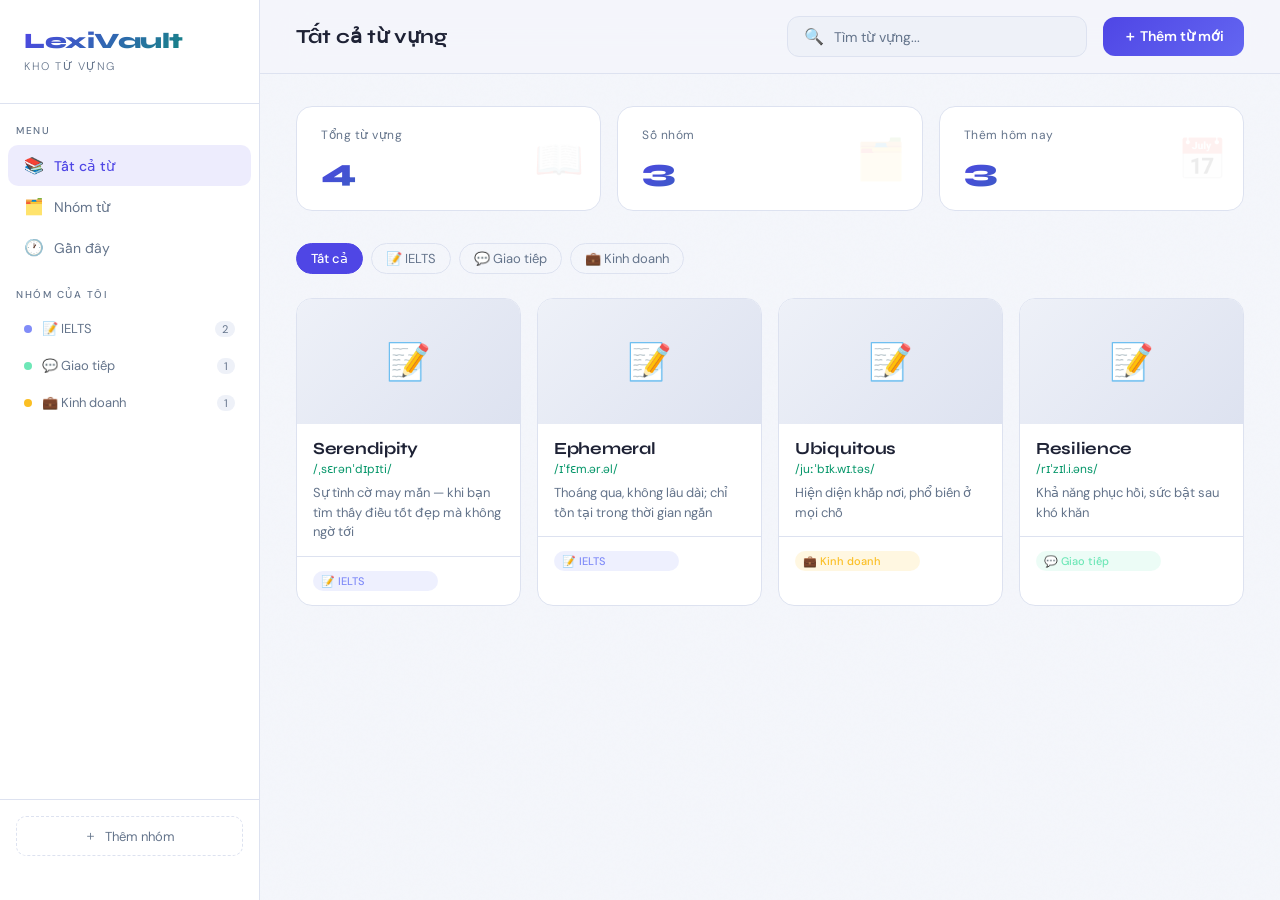
==== index.html @ 72fc787c "update project" ====
<!DOCTYPE html>
<html lang="vi">
<head>
<meta charset="UTF-8">
<meta name="viewport" content="width=device-width, initial-scale=1.0">
<title>LexiVault — Kho Từ Vựng</title>
<link href="https://fonts.googleapis.com/css2?family=Syne:wght@400;600;700;800&family=DM+Sans:ital,wght@0,300;0,400;0,500;1,300&display=swap" rel="stylesheet">
<style>
  :root {
    --bg: #f4f6fb;
    --surface: #ffffff;
    --surface2: #eef1f8;
    --border: #dde2f0;
    --accent: #059669;
    --accent2: #4f46e5;
    --accent3: #db2777;
    --text: #1e2235;
    --text2: #64748b;
    --danger: #ef4444;
    --card-radius: 16px;
  }

  * { margin: 0; padding: 0; box-sizing: border-box; }

  body {
    font-family: 'DM Sans', sans-serif;
    background: var(--bg);
    color: var(--text);
    min-height: 100vh;
    overflow-x: hidden;
  }

  /* NOISE OVERLAY */
  body::before {
    content: '';
    position: fixed;
    inset: 0;
    background-image: url("data:image/svg+xml,%3Csvg viewBox='0 0 256 256' xmlns='http://www.w3.org/2000/svg'%3E%3Cfilter id='noise'%3E%3CfeTurbulence type='fractalNoise' baseFrequency='0.9' numOctaves='4' stitchTiles='stitch'/%3E%3C/filter%3E%3Crect width='100%25' height='100%25' filter='url(%23noise)' opacity='0.03'/%3E%3C/svg%3E");
    pointer-events: none;
    z-index: 0;
    opacity: 0.4;
  }

  /* SIDEBAR */
  .sidebar {
    position: fixed;
    left: 0; top: 0; bottom: 0;
    width: 260px;
    background: var(--surface);
    border-right: 1px solid var(--border);
    display: flex;
    flex-direction: column;
    z-index: 100;
    padding: 28px 0;
  }

  .logo {
    padding: 0 24px 28px;
    border-bottom: 1px solid var(--border);
  }

  .logo h1 {
    font-family: 'Syne', sans-serif;
    font-size: 22px;
    font-weight: 800;
    letter-spacing: -0.5px;
    background: linear-gradient(135deg, var(--accent2), var(--accent));
    -webkit-background-clip: text;
    -webkit-text-fill-color: transparent;
  }

  .logo span {
    font-size: 11px;
    color: var(--text2);
    letter-spacing: 1.5px;
    text-transform: uppercase;
    font-weight: 300;
  }

  .nav-section {
    padding: 20px 16px 8px;
    font-size: 10px;
    color: var(--text2);
    letter-spacing: 1.5px;
    text-transform: uppercase;
    font-weight: 500;
  }

  .nav-item {
    display: flex;
    align-items: center;
    gap: 10px;
    padding: 10px 16px;
    margin: 0 8px;
    border-radius: 10px;
    cursor: pointer;
    font-size: 14px;
    font-weight: 400;
    color: var(--text2);
    transition: all 0.2s;
    user-select: none;
  }

  .nav-item:hover { background: var(--surface2); color: var(--text); }
  .nav-item.active { background: rgba(79,70,229,0.1); color: var(--accent2); font-weight: 500; }
  .nav-item .icon { font-size: 16px; width: 20px; text-align: center; }

  /* GROUPS LIST IN SIDEBAR */
  .group-list { flex: 1; overflow-y: auto; padding-bottom: 16px; }
  .group-list::-webkit-scrollbar { width: 4px; }
  .group-list::-webkit-scrollbar-thumb { background: var(--border); border-radius: 4px; }

  .group-nav-item {
    display: flex;
    align-items: center;
    gap: 10px;
    padding: 9px 16px;
    margin: 2px 8px;
    border-radius: 10px;
    cursor: pointer;
    font-size: 13px;
    color: var(--text2);
    transition: all 0.2s;
  }

  .group-nav-item:hover { background: var(--surface2); color: var(--text); }
  .group-nav-item.active { background: rgba(129,140,248,0.12); color: var(--accent2); }

  .group-dot {
    width: 8px; height: 8px;
    border-radius: 50%;
    flex-shrink: 0;
  }

  .group-count {
    margin-left: auto;
    font-size: 11px;
    background: var(--surface2);
    border-radius: 20px;
    padding: 1px 7px;
  }

  .sidebar-footer {
    padding: 16px;
    border-top: 1px solid var(--border);
  }

  .add-group-btn {
    width: 100%;
    padding: 10px;
    background: transparent;
    border: 1px dashed var(--border);
    border-radius: 10px;
    color: var(--text2);
    font-size: 13px;
    cursor: pointer;
    font-family: 'DM Sans', sans-serif;
    transition: all 0.2s;
    display: flex;
    align-items: center;
    justify-content: center;
    gap: 8px;
  }

  .add-group-btn:hover { border-color: var(--accent2); color: var(--accent2); background: rgba(129,140,248,0.05); }

  /* MAIN */
  .main {
    margin-left: 260px;
    min-height: 100vh;
    position: relative;
    z-index: 1;
  }

  .topbar {
    position: sticky;
    top: 0;
    background: rgba(244,246,251,0.9);
    backdrop-filter: blur(20px);
    border-bottom: 1px solid var(--border);
    padding: 16px 36px;
    display: flex;
    align-items: center;
    gap: 16px;
    z-index: 50;
  }

  .page-title {
    font-family: 'Syne', sans-serif;
    font-size: 20px;
    font-weight: 700;
    flex: 1;
  }

  .search-box {
    display: flex;
    align-items: center;
    gap: 10px;
    background: var(--surface2);
    border: 1px solid var(--border);
    border-radius: 12px;
    padding: 9px 16px;
    width: 300px;
    transition: border-color 0.2s;
  }

  .search-box:focus-within { border-color: var(--accent2); }
  .search-box input {
    background: none;
    border: none;
    outline: none;
    color: var(--text);
    font-size: 14px;
    font-family: 'DM Sans', sans-serif;
    width: 100%;
  }
  .search-box input::placeholder { color: var(--text2); }

  .btn-primary {
    display: flex;
    align-items: center;
    gap: 8px;
    padding: 10px 20px;
    background: linear-gradient(135deg, var(--accent2), #6366f1);
    border: none;
    border-radius: 12px;
    color: #fff;
    font-size: 14px;
    font-weight: 600;
    cursor: pointer;
    font-family: 'DM Sans', sans-serif;
    transition: all 0.2s;
    white-space: nowrap;
  }

  .btn-primary:hover { transform: translateY(-1px); box-shadow: 0 8px 24px rgba(79,70,229,0.3); }

  /* CONTENT */
  .content { padding: 32px 36px; }

  /* STATS ROW */
  .stats-row {
    display: grid;
    grid-template-columns: repeat(3, 1fr);
    gap: 16px;
    margin-bottom: 32px;
  }

  .stat-card {
    background: var(--surface);
    border: 1px solid var(--border);
    border-radius: var(--card-radius);
    padding: 20px 24px;
    position: relative;
    overflow: hidden;
  }

  .stat-card::after {
    content: attr(data-icon);
    position: absolute;
    right: 16px;
    top: 50%;
    transform: translateY(-50%);
    font-size: 40px;
    opacity: 0.07;
  }

  .stat-label { font-size: 12px; color: var(--text2); letter-spacing: 0.5px; margin-bottom: 8px; }
  .stat-value {
    font-family: 'Syne', sans-serif;
    font-size: 32px;
    font-weight: 800;
    background: linear-gradient(135deg, var(--accent2), var(--accent));
    -webkit-background-clip: text;
    -webkit-text-fill-color: transparent;
  }

  /* FILTER BAR */
  .filter-bar {
    display: flex;
    gap: 8px;
    margin-bottom: 24px;
    flex-wrap: wrap;
  }

  .filter-chip {
    padding: 6px 14px;
    border-radius: 20px;
    border: 1px solid var(--border);
    background: transparent;
    color: var(--text2);
    font-size: 13px;
    cursor: pointer;
    font-family: 'DM Sans', sans-serif;
    transition: all 0.2s;
  }

  .filter-chip:hover { border-color: var(--text2); color: var(--text); }
  .filter-chip.active { background: var(--accent2); border-color: var(--accent2); color: #fff; font-weight: 500; }

  /* VOCAB GRID */
  .vocab-grid {
    display: grid;
    grid-template-columns: repeat(auto-fill, minmax(220px, 1fr));
    gap: 16px;
  }

  .vocab-card {
    background: var(--surface);
    border: 1px solid var(--border);
    border-radius: var(--card-radius);
    overflow: hidden;
    cursor: pointer;
    transition: all 0.25s;
    animation: fadeUp 0.3s ease both;
    position: relative;
    group: true;
  }

  @keyframes fadeUp {
    from { opacity: 0; transform: translateY(12px); }
    to { opacity: 1; transform: translateY(0); }
  }

  .vocab-card:hover {
    border-color: var(--accent2);
    transform: translateY(-3px);
    box-shadow: 0 12px 32px rgba(79,70,229,0.12);
  }

  .vocab-img {
    width: 100%;
    aspect-ratio: 16/9;
    object-fit: cover;
    display: block;
    background: var(--surface2);
  }

  .vocab-img-placeholder {
    width: 100%;
    aspect-ratio: 16/9;
    background: linear-gradient(135deg, var(--surface2), var(--border));
    display: flex;
    align-items: center;
    justify-content: center;
    font-size: 36px;
    color: var(--text2);
  }

  .vocab-body { padding: 14px 16px; }

  .vocab-word {
    font-family: 'Syne', sans-serif;
    font-size: 17px;
    font-weight: 700;
    margin-bottom: 2px;
    letter-spacing: -0.3px;
  }

  .vocab-phonetic { font-size: 12px; color: var(--accent); margin-bottom: 6px; }

  .vocab-meaning { font-size: 13px; color: var(--text2); line-height: 1.5; }

  .vocab-footer {
    display: flex;
    align-items: center;
    gap: 6px;
    padding: 10px 16px;
    border-top: 1px solid var(--border);
  }

  .vocab-group-tag {
    font-size: 11px;
    padding: 3px 8px;
    border-radius: 20px;
    font-weight: 500;
    flex: 1;
  }

  .vocab-actions {
    display: flex;
    gap: 4px;
    opacity: 0;
    transition: opacity 0.2s;
  }

  .vocab-card:hover .vocab-actions { opacity: 1; }

  .icon-btn {
    width: 28px; height: 28px;
    border-radius: 8px;
    border: 1px solid var(--border);
    background: var(--surface2);
    color: var(--text2);
    cursor: pointer;
    display: flex;
    align-items: center;
    justify-content: center;
    font-size: 12px;
    transition: all 0.15s;
  }

  .icon-btn:hover { border-color: var(--danger); color: var(--danger); }
  .icon-btn.edit:hover { border-color: var(--accent2); color: var(--accent2); }

  /* EMPTY STATE */
  .empty-state {
    text-align: center;
    padding: 80px 20px;
    color: var(--text2);
  }

  .empty-state .emoji { font-size: 64px; margin-bottom: 16px; }
  .empty-state h3 { font-family: 'Syne', sans-serif; font-size: 20px; color: var(--text); margin-bottom: 8px; }
  .empty-state p { font-size: 14px; }

  /* MODAL */
  .modal-overlay {
    position: fixed;
    inset: 0;
    background: rgba(30,34,53,0.6);
    backdrop-filter: blur(8px);
    z-index: 200;
    display: flex;
    align-items: center;
    justify-content: center;
    padding: 20px;
    animation: fadeIn 0.15s ease;
  }

  @keyframes fadeIn { from { opacity: 0; } to { opacity: 1; } }

  .modal {
    background: var(--surface);
    border: 1px solid var(--border);
    border-radius: 20px;
    width: 100%;
    max-width: 520px;
    max-height: 90vh;
    overflow-y: auto;
    animation: slideUp 0.2s ease;
  }

  @keyframes slideUp {
    from { transform: translateY(20px); opacity: 0; }
    to { transform: translateY(0); opacity: 1; }
  }

  .modal::-webkit-scrollbar { width: 4px; }
  .modal::-webkit-scrollbar-thumb { background: var(--border); border-radius: 4px; }

  .modal-header {
    padding: 24px 28px 20px;
    border-bottom: 1px solid var(--border);
    display: flex;
    align-items: center;
    justify-content: space-between;
  }

  .modal-title {
    font-family: 'Syne', sans-serif;
    font-size: 18px;
    font-weight: 700;
  }

  .close-btn {
    width: 32px; height: 32px;
    border-radius: 8px;
    border: 1px solid var(--border);
    background: transparent;
    color: var(--text2);
    cursor: pointer;
    font-size: 16px;
    transition: all 0.15s;
    display: flex;
    align-items: center;
    justify-content: center;
  }

  .close-btn:hover { background: var(--surface2); color: var(--text); }

  .modal-body { padding: 24px 28px; }

  .form-group { margin-bottom: 20px; }

  .form-label {
    display: block;
    font-size: 12px;
    color: var(--text2);
    letter-spacing: 0.5px;
    text-transform: uppercase;
    font-weight: 500;
    margin-bottom: 8px;
  }

  .form-input, .form-select, .form-textarea {
    width: 100%;
    padding: 11px 14px;
    background: var(--surface2);
    border: 1px solid var(--border);
    border-radius: 10px;
    color: var(--text);
    font-size: 14px;
    font-family: 'DM Sans', sans-serif;
    outline: none;
    transition: border-color 0.2s;
  }

  .form-input:focus, .form-select:focus, .form-textarea:focus { border-color: var(--accent2); }
  .form-select { cursor: pointer; }
  .form-select option { background: var(--surface2); }
  .form-textarea { resize: vertical; min-height: 80px; }

  /* IMAGE UPLOAD */
  .img-upload-zone {
    border: 2px dashed var(--border);
    border-radius: 12px;
    padding: 24px;
    text-align: center;
    cursor: pointer;
    transition: all 0.2s;
    position: relative;
  }

  .img-upload-zone:hover { border-color: var(--accent2); background: rgba(129,140,248,0.04); }
  .img-upload-zone.drag-over { border-color: var(--accent); background: rgba(110,231,183,0.06); }
  .img-upload-zone input { display: none; }

  .upload-preview {
    width: 100%;
    max-height: 180px;
    object-fit: cover;
    border-radius: 8px;
    margin-top: 12px;
    display: none;
  }

  .upload-preview.show { display: block; }

  .upload-hint { font-size: 13px; color: var(--text2); margin-top: 4px; }
  .upload-icon { font-size: 28px; margin-bottom: 8px; }

  /* COLOR PICKER */
  .color-options {
    display: flex;
    gap: 8px;
    flex-wrap: wrap;
  }

  .color-opt {
    width: 28px; height: 28px;
    border-radius: 50%;
    cursor: pointer;
    border: 2px solid transparent;
    transition: all 0.15s;
  }

  .color-opt:hover { transform: scale(1.15); }
  .color-opt.selected { border-color: var(--text); transform: scale(1.1); }

  .modal-footer {
    padding: 20px 28px 24px;
    display: flex;
    gap: 10px;
    justify-content: flex-end;
  }

  .btn-secondary {
    padding: 10px 20px;
    background: transparent;
    border: 1px solid var(--border);
    border-radius: 10px;
    color: var(--text2);
    font-size: 14px;
    cursor: pointer;
    font-family: 'DM Sans', sans-serif;
    transition: all 0.2s;
  }

  .btn-secondary:hover { border-color: var(--text); color: var(--text); }

  /* TOAST */
  .toast-container {
    position: fixed;
    bottom: 24px;
    right: 24px;
    z-index: 500;
    display: flex;
    flex-direction: column;
    gap: 8px;
  }

  .toast {
    background: var(--surface);
    border: 1px solid var(--border);
    border-radius: 12px;
    padding: 12px 18px;
    font-size: 13px;
    display: flex;
    align-items: center;
    gap: 10px;
    animation: slideIn 0.3s ease;
    min-width: 240px;
    box-shadow: 0 8px 24px rgba(0,0,0,0.4);
  }

  @keyframes slideIn {
    from { transform: translateX(100%); opacity: 0; }
    to { transform: translateX(0); opacity: 1; }
  }

  .toast.success { border-left: 3px solid var(--accent); }
  .toast.error { border-left: 3px solid var(--danger); }
  .toast.info { border-left: 3px solid var(--accent2); }

  /* DETAIL VIEW */
  .detail-view {
    display: none;
    padding: 32px 36px;
  }

  .detail-view.show { display: block; }

  .detail-back {
    display: inline-flex;
    align-items: center;
    gap: 8px;
    color: var(--text2);
    font-size: 14px;
    cursor: pointer;
    margin-bottom: 28px;
    transition: color 0.2s;
  }

  .detail-back:hover { color: var(--text); }

  .detail-card {
    background: var(--surface);
    border: 1px solid var(--border);
    border-radius: 20px;
    overflow: hidden;
    max-width: 680px;
  }

  .detail-img {
    width: 100%;
    max-height: 320px;
    object-fit: cover;
    display: block;
  }

  .detail-body { padding: 32px; }
  .detail-word { font-family: 'Syne', sans-serif; font-size: 36px; font-weight: 800; letter-spacing: -1px; margin-bottom: 6px; }
  .detail-phonetic { font-size: 16px; color: var(--accent); margin-bottom: 16px; }
  .detail-meaning { font-size: 16px; line-height: 1.7; color: var(--text2); margin-bottom: 20px; }
  .detail-example { font-size: 14px; font-style: italic; color: var(--text2); padding: 14px 18px; background: var(--surface2); border-radius: 10px; border-left: 3px solid var(--accent2); }

  /* RESPONSIVE */
  @media (max-width: 900px) {
    .sidebar { width: 60px; }
    .sidebar .logo span, .sidebar .nav-item span, .nav-section, .group-nav-item span, .group-count, .sidebar-footer { display: none; }
    .sidebar .logo h1 { font-size: 18px; text-align: center; }
    .nav-item { justify-content: center; padding: 12px; }
    .group-nav-item { justify-content: center; padding: 10px; }
    .main { margin-left: 60px; }
    .topbar, .content { padding: 16px 20px; }
    .stats-row { grid-template-columns: 1fr; }
    .search-box { width: 180px; }
  }
</style>
</head>
<body>

<!-- SIDEBAR -->
<div class="sidebar">
  <div class="logo">
    <h1>LexiVault</h1>
    <span>Kho Từ Vựng</span>
  </div>

  <div class="nav-section">Menu</div>
  <div class="nav-item active" onclick="showView('all')" id="nav-all">
    <span class="icon">📚</span> <span>Tất cả từ</span>
  </div>
  <div class="nav-item" onclick="showView('groups')" id="nav-groups">
    <span class="icon">🗂️</span> <span>Nhóm từ</span>
  </div>
  <div class="nav-item" onclick="showView('recent')" id="nav-recent">
    <span class="icon">🕐</span> <span>Gần đây</span>
  </div>

  <div class="nav-section">Nhóm của tôi</div>
  <div class="group-list" id="group-list"></div>

  <div class="sidebar-footer">
    <button class="add-group-btn" onclick="openGroupModal()">
      <span>＋</span> <span>Thêm nhóm</span>
    </button>
  </div>
</div>

<!-- MAIN CONTENT -->
<div class="main">
  <!-- TOPBAR -->
  <div class="topbar">
    <div class="page-title" id="page-title">Tất cả từ vựng</div>
    <div class="search-box">
      <span>🔍</span>
      <input type="text" placeholder="Tìm từ vựng..." id="search-input" oninput="handleSearch()" />
    </div>
    <button class="btn-primary" onclick="openAddModal()">
      ＋ Thêm từ mới
    </button>
  </div>

  <!-- LIST VIEW -->
  <div id="list-view">
    <div class="content">
      <!-- STATS -->
      <div class="stats-row" id="stats-row">
        <div class="stat-card" data-icon="📖">
          <div class="stat-label">Tổng từ vựng</div>
          <div class="stat-value" id="stat-total">0</div>
        </div>
        <div class="stat-card" data-icon="🗂️">
          <div class="stat-label">Số nhóm</div>
          <div class="stat-value" id="stat-groups">0</div>
        </div>
        <div class="stat-card" data-icon="📅">
          <div class="stat-label">Thêm hôm nay</div>
          <div class="stat-value" id="stat-today">0</div>
        </div>
      </div>

      <!-- FILTER -->
      <div class="filter-bar" id="filter-bar"></div>

      <!-- GRID -->
      <div class="vocab-grid" id="vocab-grid"></div>
    </div>
  </div>

  <!-- DETAIL VIEW -->
  <div id="detail-view" class="detail-view">
    <div class="content">
      <div class="detail-back" onclick="closeDetail()">← Quay lại</div>
      <div class="detail-card" id="detail-content"></div>
    </div>
  </div>
</div>

<!-- TOAST -->
<div class="toast-container" id="toast-container"></div>

<!-- ADD/EDIT VOCAB MODAL -->
<div class="modal-overlay" id="vocab-modal" style="display:none" onclick="handleOverlayClick(event,'vocab-modal')">
  <div class="modal" onclick="event.stopPropagation()">
    <div class="modal-header">
      <div class="modal-title" id="modal-title">Thêm từ mới</div>
      <button class="close-btn" onclick="closeModal('vocab-modal')">✕</button>
    </div>
    <div class="modal-body">
      <input type="hidden" id="edit-id" />
      <div class="form-group">
        <label class="form-label">Từ vựng *</label>
        <input type="text" class="form-input" id="input-word" placeholder="e.g. Serendipity" />
      </div>
      <div class="form-group">
        <label class="form-label">Phiên âm</label>
        <input type="text" class="form-input" id="input-phonetic" placeholder="e.g. /ˌsɛrənˈdɪpɪti/" />
      </div>
      <div class="form-group">
        <label class="form-label">Nghĩa *</label>
        <textarea class="form-textarea" id="input-meaning" placeholder="Nhập nghĩa của từ..."></textarea>
      </div>
      <div class="form-group">
        <label class="form-label">Ví dụ</label>
        <textarea class="form-textarea" id="input-example" placeholder="Câu ví dụ sử dụng từ này..."></textarea>
      </div>
      <div class="form-group">
        <label class="form-label">Nhóm</label>
        <select class="form-select" id="input-group">
          <option value="">— Không có nhóm —</option>
        </select>
      </div>
      <div class="form-group">
        <label class="form-label">Ảnh minh họa</label>
        <div class="img-upload-zone" id="upload-zone"
          ondrop="handleDrop(event)" ondragover="event.preventDefault(); this.classList.add('drag-over')"
          ondragleave="this.classList.remove('drag-over')"
          onclick="document.getElementById('img-input').click()">
          <input type="file" id="img-input" accept="image/*" onchange="handleImgSelect(event)" />
          <div class="upload-icon">🖼️</div>
          <div style="font-size:13px; color:var(--text)">Kéo thả hoặc click để chọn ảnh</div>
          <div class="upload-hint">JPG, PNG, GIF — tối đa 5MB</div>
          <img class="upload-preview" id="img-preview" src="" />
        </div>
      </div>
    </div>
    <div class="modal-footer">
      <button class="btn-secondary" onclick="closeModal('vocab-modal')">Hủy</button>
      <button class="btn-primary" onclick="saveVocab()">💾 Lưu từ vựng</button>
    </div>
  </div>
</div>

<!-- ADD GROUP MODAL -->
<div class="modal-overlay" id="group-modal" style="display:none" onclick="handleOverlayClick(event,'group-modal')">
  <div class="modal" onclick="event.stopPropagation()" style="max-width:400px">
    <div class="modal-header">
      <div class="modal-title">Tạo nhóm mới</div>
      <button class="close-btn" onclick="closeModal('group-modal')">✕</button>
    </div>
    <div class="modal-body">
      <div class="form-group">
        <label class="form-label">Tên nhóm *</label>
        <input type="text" class="form-input" id="group-name" placeholder="e.g. IELTS Academic, Business..." />
      </div>
      <div class="form-group">
        <label class="form-label">Màu nhóm</label>
        <div class="color-options" id="color-options"></div>
      </div>
      <div class="form-group">
        <label class="form-label">Emoji</label>
        <input type="text" class="form-input" id="group-emoji" placeholder="🌟" maxlength="4" style="font-size:20px; text-align:center" />
      </div>
    </div>
    <div class="modal-footer">
      <button class="btn-secondary" onclick="closeModal('group-modal')">Hủy</button>
      <button class="btn-primary" onclick="saveGroup()">✅ Tạo nhóm</button>
    </div>
  </div>
</div>

<script>
// ===== DATABASE (IndexedDB) =====
let db;
const DB_NAME = 'LexiVaultDB';
const DB_VERSION = 1;

function initDB() {
  return new Promise((resolve, reject) => {
    const request = indexedDB.open(DB_NAME, DB_VERSION);
    request.onupgradeneeded = (e) => {
      const database = e.target.result;
      if (!database.objectStoreNames.contains('vocab')) {
        const vocabStore = database.createObjectStore('vocab', { keyPath: 'id', autoIncrement: true });
        vocabStore.createIndex('group', 'group', { unique: false });
        vocabStore.createIndex('createdAt', 'createdAt', { unique: false });
      }
      if (!database.objectStoreNames.contains('groups')) {
        database.createObjectStore('groups', { keyPath: 'id', autoIncrement: true });
      }
    };
    request.onsuccess = (e) => { db = e.target.result; resolve(); };
    request.onerror = () => reject(request.error);
  });
}

function dbGetAll(storeName) {
  return new Promise((resolve, reject) => {
    const tx = db.transaction(storeName, 'readonly');
    const req = tx.objectStore(storeName).getAll();
    req.onsuccess = () => resolve(req.result);
    req.onerror = () => reject(req.error);
  });
}

function dbPut(storeName, data) {
  return new Promise((resolve, reject) => {
    const tx = db.transaction(storeName, 'readwrite');
    const req = tx.objectStore(storeName).put(data);
    req.onsuccess = () => resolve(req.result);
    req.onerror = () => reject(req.error);
  });
}

function dbAdd(storeName, data) {
  return new Promise((resolve, reject) => {
    const tx = db.transaction(storeName, 'readwrite');
    const req = tx.objectStore(storeName).add(data);
    req.onsuccess = () => resolve(req.result);
    req.onerror = () => reject(req.error);
  });
}

function dbDelete(storeName, id) {
  return new Promise((resolve, reject) => {
    const tx = db.transaction(storeName, 'readwrite');
    const req = tx.objectStore(storeName).delete(id);
    req.onsuccess = () => resolve();
    req.onerror = () => reject(req.error);
  });
}

// ===== STATE =====
let allVocab = [];
let allGroups = [];
let currentView = 'all';
let currentGroupFilter = null;
let selectedColor = '#818cf8';
let editingImgBase64 = null;
let editingVocabId = null;

// ===== COLORS =====
const GROUP_COLORS = [
  '#6ee7b7','#818cf8','#f472b6','#fbbf24','#60a5fa',
  '#a78bfa','#34d399','#f87171','#38bdf8','#fb923c'
];

// ===== INIT =====
async function init() {
  await initDB();
  allVocab = await dbGetAll('vocab');
  allGroups = await dbGetAll('groups');
  renderAll();
  seedDemo();
}

async function seedDemo() {
  if (allVocab.length > 0) return;
  const demoGroups = [
    { name: 'IELTS', color: '#818cf8', emoji: '📝' },
    { name: 'Giao tiếp', color: '#6ee7b7', emoji: '💬' },
    { name: 'Kinh doanh', color: '#fbbf24', emoji: '💼' },
  ];
  for (const g of demoGroups) {
    const id = await dbAdd('groups', g);
    allGroups.push({ ...g, id });
  }
  const demos = [
    { word: 'Serendipity', phonetic: '/ˌsɛrənˈdɪpɪti/', meaning: 'Sự tình cờ may mắn — khi bạn tìm thấy điều tốt đẹp mà không ngờ tới', example: 'Finding that bookstore was pure serendipity.', group: allGroups[0].id, createdAt: Date.now() - 86400000, img: null },
    { word: 'Ephemeral', phonetic: '/ɪˈfɛm.ər.əl/', meaning: 'Thoáng qua, không lâu dài; chỉ tồn tại trong thời gian ngắn', example: 'The ephemeral beauty of cherry blossoms.', group: allGroups[0].id, createdAt: Date.now() - 3600000, img: null },
    { word: 'Ubiquitous', phonetic: '/juːˈbɪk.wɪ.təs/', meaning: 'Hiện diện khắp nơi, phổ biến ở mọi chỗ', example: 'Smartphones are ubiquitous in modern life.', group: allGroups[2].id, createdAt: Date.now() - 7200000, img: null },
    { word: 'Resilience', phonetic: '/rɪˈzɪl.i.əns/', meaning: 'Khả năng phục hồi, sức bật sau khó khăn', example: 'Her resilience inspired the whole team.', group: allGroups[1].id, createdAt: Date.now(), img: null },
  ];
  for (const d of demos) {
    const id = await dbAdd('vocab', d);
    allVocab.push({ ...d, id });
  }
  renderAll();
}

// ===== RENDER =====
function renderAll() {
  renderStats();
  renderSidebarGroups();
  renderFilterBar();
  renderVocabGrid();
}

function renderStats() {
  document.getElementById('stat-total').textContent = allVocab.length;
  document.getElementById('stat-groups').textContent = allGroups.length;
  const today = new Date(); today.setHours(0,0,0,0);
  const todayCount = allVocab.filter(v => v.createdAt >= today.getTime()).length;
  document.getElementById('stat-today').textContent = todayCount;
}

function renderSidebarGroups() {
  const container = document.getElementById('group-list');
  container.innerHTML = allGroups.map(g => {
    const count = allVocab.filter(v => v.group === g.id).length;
    const isActive = currentGroupFilter === g.id;
    return `<div class="group-nav-item ${isActive ? 'active' : ''}" onclick="filterByGroup(${g.id})">
      <span class="group-dot" style="background:${g.color}"></span>
      <span>${g.emoji || '📁'} ${g.name}</span>
      <span class="group-count">${count}</span>
    </div>`;
  }).join('');
}

function renderFilterBar() {
  const bar = document.getElementById('filter-bar');
  bar.innerHTML = `<button class="filter-chip ${!currentGroupFilter && currentView === 'all' ? 'active' : ''}" onclick="filterByGroup(null)">Tất cả</button>` +
    allGroups.map(g => `<button class="filter-chip ${currentGroupFilter === g.id ? 'active' : ''}" onclick="filterByGroup(${g.id})" style="${currentGroupFilter === g.id ? `background:${g.color};border-color:${g.color};color:#000` : ''}">
      ${g.emoji || '📁'} ${g.name}
    </button>`).join('');
}

function getFilteredVocab() {
  const q = document.getElementById('search-input').value.toLowerCase().trim();
  let list = [...allVocab];
  if (currentView === 'recent') list = list.sort((a,b) => b.createdAt - a.createdAt).slice(0,20);
  if (currentGroupFilter) list = list.filter(v => v.group === currentGroupFilter);
  if (q) list = list.filter(v => v.word.toLowerCase().includes(q) || v.meaning.toLowerCase().includes(q));
  return list;
}

function renderVocabGrid() {
  const grid = document.getElementById('vocab-grid');
  const list = getFilteredVocab();

  if (list.length === 0) {
    grid.innerHTML = `<div class="empty-state" style="grid-column:1/-1">
      <div class="emoji">📭</div>
      <h3>Chưa có từ vựng nào</h3>
      <p>Bấm "Thêm từ mới" để bắt đầu xây dựng kho từ vựng của bạn!</p>
    </div>`;
    return;
  }

  grid.innerHTML = list.map((v, i) => {
    const group = allGroups.find(g => g.id === v.group);
    const imgHtml = v.img
      ? `<img class="vocab-img" src="${v.img}" alt="${v.word}" loading="lazy" />`
      : `<div class="vocab-img-placeholder">📝</div>`;
    const groupTag = group
      ? `<span class="vocab-group-tag" style="background:${group.color}22; color:${group.color}">${group.emoji || '📁'} ${group.name}</span>`
      : `<span class="vocab-group-tag" style="background:var(--surface2);color:var(--text2)">Chưa phân nhóm</span>`;
    return `<div class="vocab-card" style="animation-delay:${i*0.04}s" onclick="openDetail(${v.id})">
      ${imgHtml}
      <div class="vocab-body">
        <div class="vocab-word">${v.word}</div>
        ${v.phonetic ? `<div class="vocab-phonetic">${v.phonetic}</div>` : ''}
        <div class="vocab-meaning">${v.meaning.length > 80 ? v.meaning.slice(0,80)+'…' : v.meaning}</div>
      </div>
      <div class="vocab-footer">
        ${groupTag}
        <div class="vocab-actions" onclick="event.stopPropagation()">
          <button class="icon-btn edit" onclick="openEditModal(${v.id})" title="Sửa">✏️</button>
          <button class="icon-btn" onclick="deleteVocab(${v.id})" title="Xóa">🗑️</button>
        </div>
      </div>
    </div>`;
  }).join('');
}

// ===== VIEWS =====
function showView(view) {
  currentView = view;
  currentGroupFilter = null;
  document.querySelectorAll('.nav-item').forEach(n => n.classList.remove('active'));
  document.getElementById(`nav-${view === 'groups' ? 'groups' : view === 'recent' ? 'recent' : 'all'}`)?.classList.add('active');

  const titles = { all: 'Tất cả từ vựng', groups: 'Nhóm từ vựng', recent: 'Gần đây nhất' };
  document.getElementById('page-title').textContent = titles[view] || 'Từ vựng';

  document.getElementById('list-view').style.display = 'block';
  document.getElementById('detail-view').classList.remove('show');
  document.getElementById('stats-row').style.display = view === 'all' ? 'grid' : 'none';

  renderFilterBar();
  renderSidebarGroups();
  renderVocabGrid();
}

function filterByGroup(groupId) {
  currentGroupFilter = groupId;
  currentView = groupId ? 'filtered' : 'all';
  const group = allGroups.find(g => g.id === groupId);
  document.getElementById('page-title').textContent = group ? `${group.emoji || '📁'} ${group.name}` : 'Tất cả từ vựng';
  document.getElementById('list-view').style.display = 'block';
  document.getElementById('detail-view').classList.remove('show');
  renderSidebarGroups();
  renderFilterBar();
  renderVocabGrid();
}

function handleSearch() { renderVocabGrid(); }

// ===== DETAIL =====
function openDetail(id) {
  const v = allVocab.find(x => x.id === id);
  if (!v) return;
  const group = allGroups.find(g => g.id === v.group);
  const imgHtml = v.img ? `<img class="detail-img" src="${v.img}" alt="${v.word}" />` : '';
  document.getElementById('detail-content').innerHTML = `
    ${imgHtml}
    <div class="detail-body">
      ${group ? `<span class="vocab-group-tag" style="background:${group.color}22;color:${group.color};padding:4px 12px;border-radius:20px;font-size:12px;font-weight:500;display:inline-block;margin-bottom:12px">${group.emoji || '📁'} ${group.name}</span>` : ''}
      <div class="detail-word">${v.word}</div>
      ${v.phonetic ? `<div class="detail-phonetic">${v.phonetic}</div>` : ''}
      <div class="detail-meaning">${v.meaning}</div>
      ${v.example ? `<div class="detail-example">${v.example}</div>` : ''}
      <div style="margin-top:20px;display:flex;gap:10px">
        <button class="btn-primary" onclick="openEditModal(${v.id})">✏️ Chỉnh sửa</button>
        <button class="btn-secondary" onclick="deleteVocab(${v.id})">🗑️ Xóa</button>
      </div>
    </div>`;
  document.getElementById('list-view').style.display = 'none';
  document.getElementById('detail-view').classList.add('show');
}

function closeDetail() {
  document.getElementById('list-view').style.display = 'block';
  document.getElementById('detail-view').classList.remove('show');
}

// ===== VOCAB MODAL =====
function openAddModal() {
  editingVocabId = null;
  editingImgBase64 = null;
  document.getElementById('modal-title').textContent = 'Thêm từ mới';
  document.getElementById('edit-id').value = '';
  document.getElementById('input-word').value = '';
  document.getElementById('input-phonetic').value = '';
  document.getElementById('input-meaning').value = '';
  document.getElementById('input-example').value = '';
  document.getElementById('img-preview').classList.remove('show');
  document.getElementById('img-preview').src = '';
  populateGroupSelect();
  document.getElementById('vocab-modal').style.display = 'flex';
}

function openEditModal(id) {
  const v = allVocab.find(x => x.id === id);
  if (!v) return;
  editingVocabId = id;
  editingImgBase64 = v.img || null;
  document.getElementById('modal-title').textContent = 'Chỉnh sửa từ vựng';
  document.getElementById('edit-id').value = id;
  document.getElementById('input-word').value = v.word;
  document.getElementById('input-phonetic').value = v.phonetic || '';
  document.getElementById('input-meaning').value = v.meaning;
  document.getElementById('input-example').value = v.example || '';
  if (v.img) {
    document.getElementById('img-preview').src = v.img;
    document.getElementById('img-preview').classList.add('show');
  } else {
    document.getElementById('img-preview').classList.remove('show');
  }
  populateGroupSelect(v.group);
  document.getElementById('vocab-modal').style.display = 'flex';
}

function populateGroupSelect(selectedId = null) {
  const sel = document.getElementById('input-group');
  sel.innerHTML = `<option value="">— Không có nhóm —</option>` +
    allGroups.map(g => `<option value="${g.id}" ${selectedId === g.id ? 'selected' : ''}>${g.emoji || '📁'} ${g.name}</option>`).join('');
}

async function saveVocab() {
  const word = document.getElementById('input-word').value.trim();
  const meaning = document.getElementById('input-meaning').value.trim();
  if (!word || !meaning) { showToast('Vui lòng nhập từ vựng và nghĩa!', 'error'); return; }

  const data = {
    word,
    phonetic: document.getElementById('input-phonetic').value.trim(),
    meaning,
    example: document.getElementById('input-example').value.trim(),
    group: parseInt(document.getElementById('input-group').value) || null,
    img: editingImgBase64,
    createdAt: Date.now(),
  };

  if (editingVocabId) {
    data.id = editingVocabId;
    data.createdAt = allVocab.find(v => v.id === editingVocabId)?.createdAt || Date.now();
    await dbPut('vocab', data);
    const idx = allVocab.findIndex(v => v.id === editingVocabId);
    allVocab[idx] = data;
    showToast('Đã cập nhật từ vựng! ✨', 'success');
  } else {
    const id = await dbAdd('vocab', data);
    allVocab.push({ ...data, id });
    showToast('Đã thêm từ vựng mới! 🎉', 'success');
  }

  closeModal('vocab-modal');
  renderAll();
}

async function deleteVocab(id) {
  if (!confirm('Bạn có chắc muốn xóa từ này?')) return;
  await dbDelete('vocab', id);
  allVocab = allVocab.filter(v => v.id !== id);
  closeDetail();
  showToast('Đã xóa từ vựng', 'info');
  renderAll();
}

// ===== IMAGE UPLOAD =====
function handleImgSelect(e) {
  const file = e.target.files[0];
  if (file) processImg(file);
}

function handleDrop(e) {
  e.preventDefault();
  document.getElementById('upload-zone').classList.remove('drag-over');
  const file = e.dataTransfer.files[0];
  if (file && file.type.startsWith('image/')) processImg(file);
}

function processImg(file) {
  if (file.size > 5 * 1024 * 1024) { showToast('Ảnh quá lớn! Tối đa 5MB', 'error'); return; }
  const reader = new FileReader();
  reader.onload = (e) => {
    editingImgBase64 = e.target.result;
    const preview = document.getElementById('img-preview');
    preview.src = editingImgBase64;
    preview.classList.add('show');
  };
  reader.readAsDataURL(file);
}

// ===== GROUP MODAL =====
function openGroupModal() {
  document.getElementById('group-name').value = '';
  document.getElementById('group-emoji').value = '📚';
  selectedColor = GROUP_COLORS[Math.floor(Math.random() * GROUP_COLORS.length)];
  renderColorOptions();
  document.getElementById('group-modal').style.display = 'flex';
}

function renderColorOptions() {
  document.getElementById('color-options').innerHTML = GROUP_COLORS.map(c =>
    `<div class="color-opt ${c === selectedColor ? 'selected' : ''}" style="background:${c}" onclick="selectColor('${c}')"></div>`
  ).join('');
}

function selectColor(c) {
  selectedColor = c;
  renderColorOptions();
}

async function saveGroup() {
  const name = document.getElementById('group-name').value.trim();
  if (!name) { showToast('Vui lòng nhập tên nhóm!', 'error'); return; }
  const data = { name, color: selectedColor, emoji: document.getElementById('group-emoji').value.trim() || '📁' };
  const id = await dbAdd('groups', data);
  allGroups.push({ ...data, id });
  closeModal('group-modal');
  showToast(`Đã tạo nhóm "${name}"! 🎊`, 'success');
  renderAll();
}

// ===== UTILS =====
function closeModal(id) { document.getElementById(id).style.display = 'none'; }
function handleOverlayClick(e, id) { if (e.target.id === id) closeModal(id); }

function showToast(msg, type = 'info') {
  const c = document.getElementById('toast-container');
  const t = document.createElement('div');
  const icons = { success: '✅', error: '❌', info: 'ℹ️' };
  t.className = `toast ${type}`;
  t.innerHTML = `<span>${icons[type]}</span><span>${msg}</span>`;
  c.appendChild(t);
  setTimeout(() => { t.style.animation = 'slideIn 0.3s ease reverse'; setTimeout(() => t.remove(), 300); }, 3000);
}

// ===== KEYBOARD =====
document.addEventListener('keydown', (e) => {
  if (e.key === 'Escape') {
    closeModal('vocab-modal');
    closeModal('group-modal');
  }
  if ((e.ctrlKey || e.metaKey) && e.key === 'k') {
    e.preventDefault();
    document.getElementById('search-input').focus();
  }
});

// ===== START =====
init();
</script>
</body>
</html>
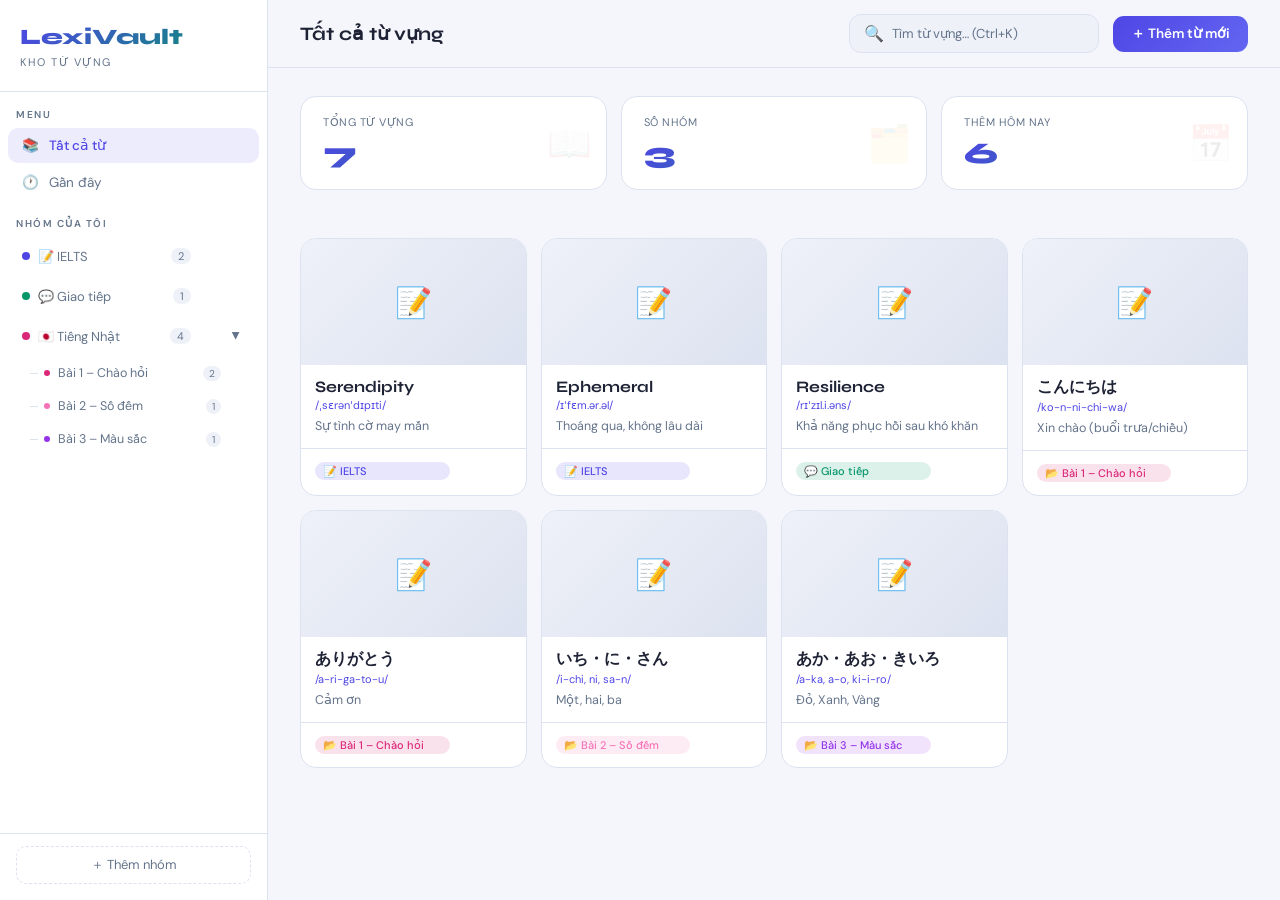
==== commit 1e768075: "update index" ====
--- a/index.html
+++ b/index.html
@@ -19,654 +19,296 @@
     --danger: #ef4444;
     --card-radius: 16px;
   }
-
-  * { margin: 0; padding: 0; box-sizing: border-box; }
-
-  body {
-    font-family: 'DM Sans', sans-serif;
-    background: var(--bg);
-    color: var(--text);
-    min-height: 100vh;
-    overflow-x: hidden;
-  }
-
-  /* NOISE OVERLAY */
-  body::before {
-    content: '';
-    position: fixed;
-    inset: 0;
-    background-image: url("data:image/svg+xml,%3Csvg viewBox='0 0 256 256' xmlns='http://www.w3.org/2000/svg'%3E%3Cfilter id='noise'%3E%3CfeTurbulence type='fractalNoise' baseFrequency='0.9' numOctaves='4' stitchTiles='stitch'/%3E%3C/filter%3E%3Crect width='100%25' height='100%25' filter='url(%23noise)' opacity='0.03'/%3E%3C/svg%3E");
-    pointer-events: none;
-    z-index: 0;
-    opacity: 0.4;
-  }
+  * { margin:0; padding:0; box-sizing:border-box; }
+  body { font-family:'DM Sans',sans-serif; background:var(--bg); color:var(--text); min-height:100vh; overflow-x:hidden; }
 
   /* SIDEBAR */
   .sidebar {
-    position: fixed;
-    left: 0; top: 0; bottom: 0;
-    width: 260px;
-    background: var(--surface);
-    border-right: 1px solid var(--border);
-    display: flex;
-    flex-direction: column;
-    z-index: 100;
-    padding: 28px 0;
-  }
-
-  .logo {
-    padding: 0 24px 28px;
-    border-bottom: 1px solid var(--border);
-  }
-
+    position:fixed; left:0; top:0; bottom:0; width:268px;
+    background:var(--surface); border-right:1px solid var(--border);
+    display:flex; flex-direction:column; z-index:100; padding:24px 0 0;
+  }
+  .logo { padding:0 20px 20px; border-bottom:1px solid var(--border); }
   .logo h1 {
-    font-family: 'Syne', sans-serif;
-    font-size: 22px;
-    font-weight: 800;
-    letter-spacing: -0.5px;
-    background: linear-gradient(135deg, var(--accent2), var(--accent));
-    -webkit-background-clip: text;
-    -webkit-text-fill-color: transparent;
-  }
-
-  .logo span {
-    font-size: 11px;
-    color: var(--text2);
-    letter-spacing: 1.5px;
-    text-transform: uppercase;
-    font-weight: 300;
-  }
-
-  .nav-section {
-    padding: 20px 16px 8px;
-    font-size: 10px;
-    color: var(--text2);
-    letter-spacing: 1.5px;
-    text-transform: uppercase;
-    font-weight: 500;
-  }
-
+    font-family:'Syne',sans-serif; font-size:22px; font-weight:800;
+    background:linear-gradient(135deg,var(--accent2),var(--accent));
+    -webkit-background-clip:text; -webkit-text-fill-color:transparent;
+  }
+  .logo small { font-size:11px; color:var(--text2); letter-spacing:1.5px; text-transform:uppercase; }
+  .nav-section { padding:16px 16px 6px; font-size:10px; color:var(--text2); letter-spacing:1.5px; text-transform:uppercase; font-weight:600; }
   .nav-item {
-    display: flex;
-    align-items: center;
-    gap: 10px;
-    padding: 10px 16px;
-    margin: 0 8px;
-    border-radius: 10px;
-    cursor: pointer;
-    font-size: 14px;
-    font-weight: 400;
-    color: var(--text2);
-    transition: all 0.2s;
-    user-select: none;
-  }
-
-  .nav-item:hover { background: var(--surface2); color: var(--text); }
-  .nav-item.active { background: rgba(79,70,229,0.1); color: var(--accent2); font-weight: 500; }
-  .nav-item .icon { font-size: 16px; width: 20px; text-align: center; }
-
-  /* GROUPS LIST IN SIDEBAR */
-  .group-list { flex: 1; overflow-y: auto; padding-bottom: 16px; }
-  .group-list::-webkit-scrollbar { width: 4px; }
-  .group-list::-webkit-scrollbar-thumb { background: var(--border); border-radius: 4px; }
-
-  .group-nav-item {
-    display: flex;
-    align-items: center;
-    gap: 10px;
-    padding: 9px 16px;
-    margin: 2px 8px;
-    border-radius: 10px;
-    cursor: pointer;
-    font-size: 13px;
-    color: var(--text2);
-    transition: all 0.2s;
-  }
-
-  .group-nav-item:hover { background: var(--surface2); color: var(--text); }
-  .group-nav-item.active { background: rgba(129,140,248,0.12); color: var(--accent2); }
-
-  .group-dot {
-    width: 8px; height: 8px;
-    border-radius: 50%;
-    flex-shrink: 0;
-  }
-
-  .group-count {
-    margin-left: auto;
-    font-size: 11px;
-    background: var(--surface2);
-    border-radius: 20px;
-    padding: 1px 7px;
-  }
-
-  .sidebar-footer {
-    padding: 16px;
-    border-top: 1px solid var(--border);
-  }
-
+    display:flex; align-items:center; gap:10px; padding:9px 14px;
+    margin:1px 8px; border-radius:10px; cursor:pointer; font-size:13.5px;
+    color:var(--text2); transition:all 0.18s; user-select:none;
+  }
+  .nav-item:hover { background:var(--surface2); color:var(--text); }
+  .nav-item.active { background:rgba(79,70,229,0.1); color:var(--accent2); font-weight:500; }
+
+  /* GROUP LIST */
+  .group-list { flex:1; overflow-y:auto; padding-bottom:12px; }
+  .group-list::-webkit-scrollbar { width:3px; }
+  .group-list::-webkit-scrollbar-thumb { background:var(--border); border-radius:3px; }
+
+  .group-parent-row {
+    display:flex; align-items:center; gap:8px;
+    padding:8px 12px 8px 14px; margin:2px 8px;
+    border-radius:10px; cursor:pointer; font-size:13px;
+    color:var(--text2); transition:all 0.18s; position:relative;
+  }
+  .group-parent-row:hover { background:var(--surface2); color:var(--text); }
+  .group-parent-row.active { background:rgba(79,70,229,0.08); color:var(--accent2); font-weight:500; }
+  .group-dot { width:8px; height:8px; border-radius:50%; flex-shrink:0; }
+  .group-name-text { flex:1; white-space:nowrap; overflow:hidden; text-overflow:ellipsis; }
+  .group-count-badge {
+    font-size:11px; background:var(--surface2); border-radius:20px;
+    padding:1px 7px; flex-shrink:0; color:var(--text2);
+  }
+  .expand-btn {
+    width:20px; height:20px; border-radius:5px; border:none; background:transparent;
+    color:var(--text2); cursor:pointer; font-size:10px; display:flex;
+    align-items:center; justify-content:center; transition:transform 0.2s; flex-shrink:0;
+  }
+  .expand-btn:hover { background:var(--border); }
+  .expand-btn.open { transform:rotate(90deg); }
+  .add-sub-btn {
+    width:20px; height:20px; border-radius:5px; border:none; background:transparent;
+    color:var(--text2); cursor:pointer; font-size:14px; display:flex;
+    align-items:center; justify-content:center; transition:all 0.15s; flex-shrink:0;
+    opacity:0;
+  }
+  .group-parent-row:hover .add-sub-btn { opacity:1; }
+  .add-sub-btn:hover { background:rgba(79,70,229,0.1); color:var(--accent2); }
+
+  .subgroup-container { overflow:hidden; transition:max-height 0.3s ease; max-height:0; }
+  .subgroup-container.open { max-height:600px; }
+  .subgroup-row {
+    display:flex; align-items:center; gap:8px;
+    padding:7px 12px 7px 36px; margin:1px 8px;
+    border-radius:8px; cursor:pointer; font-size:12.5px;
+    color:var(--text2); transition:all 0.15s; position:relative;
+  }
+  .subgroup-row::before {
+    content:''; position:absolute; left:22px; top:50%;
+    width:8px; height:1px; background:var(--border);
+  }
+  .subgroup-row:hover { background:var(--surface2); color:var(--text); }
+  .subgroup-row.active { background:rgba(79,70,229,0.08); color:var(--accent2); font-weight:500; }
+  .sub-dot { width:6px; height:6px; border-radius:50%; flex-shrink:0; }
+  .sub-count { font-size:10px; background:var(--surface2); border-radius:20px; padding:1px 6px; margin-left:auto; }
+  .del-sub-btn {
+    width:18px; height:18px; border-radius:4px; border:none; background:transparent;
+    color:transparent; cursor:pointer; font-size:11px; display:flex;
+    align-items:center; justify-content:center; flex-shrink:0; transition:all 0.15s;
+  }
+  .subgroup-row:hover .del-sub-btn { color:var(--text2); }
+  .del-sub-btn:hover { background:rgba(239,68,68,0.1); color:var(--danger) !important; }
+
+  .sidebar-footer { padding:12px 16px 16px; border-top:1px solid var(--border); }
   .add-group-btn {
-    width: 100%;
-    padding: 10px;
-    background: transparent;
-    border: 1px dashed var(--border);
-    border-radius: 10px;
-    color: var(--text2);
-    font-size: 13px;
-    cursor: pointer;
-    font-family: 'DM Sans', sans-serif;
-    transition: all 0.2s;
-    display: flex;
-    align-items: center;
-    justify-content: center;
-    gap: 8px;
-  }
-
-  .add-group-btn:hover { border-color: var(--accent2); color: var(--accent2); background: rgba(129,140,248,0.05); }
+    width:100%; padding:9px; background:transparent;
+    border:1px dashed var(--border); border-radius:10px;
+    color:var(--text2); font-size:13px; cursor:pointer;
+    font-family:'DM Sans',sans-serif; transition:all 0.2s;
+    display:flex; align-items:center; justify-content:center; gap:8px;
+  }
+  .add-group-btn:hover { border-color:var(--accent2); color:var(--accent2); background:rgba(79,70,229,0.04); }
 
   /* MAIN */
-  .main {
-    margin-left: 260px;
-    min-height: 100vh;
-    position: relative;
-    z-index: 1;
-  }
-
+  .main { margin-left:268px; min-height:100vh; }
   .topbar {
-    position: sticky;
-    top: 0;
-    background: rgba(244,246,251,0.9);
-    backdrop-filter: blur(20px);
-    border-bottom: 1px solid var(--border);
-    padding: 16px 36px;
-    display: flex;
-    align-items: center;
-    gap: 16px;
-    z-index: 50;
-  }
-
-  .page-title {
-    font-family: 'Syne', sans-serif;
-    font-size: 20px;
-    font-weight: 700;
-    flex: 1;
-  }
-
+    position:sticky; top:0;
+    background:rgba(244,246,251,0.92); backdrop-filter:blur(20px);
+    border-bottom:1px solid var(--border); padding:14px 32px;
+    display:flex; align-items:center; gap:14px; z-index:50;
+  }
+  .page-title { font-family:'Syne',sans-serif; font-size:19px; font-weight:700; }
+  .breadcrumb { font-size:12px; color:var(--text2); display:flex; align-items:center; gap:5px; margin-top:3px; }
+  .breadcrumb span { cursor:pointer; transition:color 0.15s; }
+  .breadcrumb span:hover { color:var(--accent2); text-decoration:underline; }
   .search-box {
-    display: flex;
-    align-items: center;
-    gap: 10px;
-    background: var(--surface2);
-    border: 1px solid var(--border);
-    border-radius: 12px;
-    padding: 9px 16px;
-    width: 300px;
-    transition: border-color 0.2s;
-  }
-
-  .search-box:focus-within { border-color: var(--accent2); }
-  .search-box input {
-    background: none;
-    border: none;
-    outline: none;
-    color: var(--text);
-    font-size: 14px;
-    font-family: 'DM Sans', sans-serif;
-    width: 100%;
-  }
-  .search-box input::placeholder { color: var(--text2); }
-
+    display:flex; align-items:center; gap:8px;
+    background:var(--surface2); border:1px solid var(--border);
+    border-radius:12px; padding:8px 14px; width:250px; transition:border-color 0.2s; margin-left:auto;
+  }
+  .search-box:focus-within { border-color:var(--accent2); }
+  .search-box input { background:none; border:none; outline:none; color:var(--text); font-size:13px; font-family:'DM Sans',sans-serif; width:100%; }
+  .search-box input::placeholder { color:var(--text2); }
   .btn-primary {
-    display: flex;
-    align-items: center;
-    gap: 8px;
-    padding: 10px 20px;
-    background: linear-gradient(135deg, var(--accent2), #6366f1);
-    border: none;
-    border-radius: 12px;
-    color: #fff;
-    font-size: 14px;
-    font-weight: 600;
-    cursor: pointer;
-    font-family: 'DM Sans', sans-serif;
-    transition: all 0.2s;
-    white-space: nowrap;
-  }
-
-  .btn-primary:hover { transform: translateY(-1px); box-shadow: 0 8px 24px rgba(79,70,229,0.3); }
+    display:flex; align-items:center; gap:8px; padding:9px 18px;
+    background:linear-gradient(135deg,var(--accent2),#6366f1);
+    border:none; border-radius:11px; color:#fff; font-size:13.5px;
+    font-weight:600; cursor:pointer; font-family:'DM Sans',sans-serif;
+    transition:all 0.2s; white-space:nowrap;
+  }
+  .btn-primary:hover { transform:translateY(-1px); box-shadow:0 8px 24px rgba(79,70,229,0.28); }
 
   /* CONTENT */
-  .content { padding: 32px 36px; }
-
-  /* STATS ROW */
-  .stats-row {
-    display: grid;
-    grid-template-columns: repeat(3, 1fr);
-    gap: 16px;
-    margin-bottom: 32px;
-  }
-
+  .content { padding:28px 32px; }
+  .stats-row { display:grid; grid-template-columns:repeat(3,1fr); gap:14px; margin-bottom:28px; }
   .stat-card {
-    background: var(--surface);
-    border: 1px solid var(--border);
-    border-radius: var(--card-radius);
-    padding: 20px 24px;
-    position: relative;
-    overflow: hidden;
-  }
-
-  .stat-card::after {
-    content: attr(data-icon);
-    position: absolute;
-    right: 16px;
-    top: 50%;
-    transform: translateY(-50%);
-    font-size: 40px;
-    opacity: 0.07;
-  }
-
-  .stat-label { font-size: 12px; color: var(--text2); letter-spacing: 0.5px; margin-bottom: 8px; }
+    background:var(--surface); border:1px solid var(--border);
+    border-radius:var(--card-radius); padding:18px 22px; position:relative; overflow:hidden;
+  }
+  .stat-card::after { content:attr(data-icon); position:absolute; right:14px; top:50%; transform:translateY(-50%); font-size:36px; opacity:0.07; }
+  .stat-label { font-size:11px; color:var(--text2); letter-spacing:0.5px; margin-bottom:6px; text-transform:uppercase; }
   .stat-value {
-    font-family: 'Syne', sans-serif;
-    font-size: 32px;
-    font-weight: 800;
-    background: linear-gradient(135deg, var(--accent2), var(--accent));
-    -webkit-background-clip: text;
-    -webkit-text-fill-color: transparent;
-  }
+    font-family:'Syne',sans-serif; font-size:30px; font-weight:800;
+    background:linear-gradient(135deg,var(--accent2),var(--accent));
+    -webkit-background-clip:text; -webkit-text-fill-color:transparent;
+  }
+
+  /* SUBGROUPS PANEL */
+  .subgroups-section { margin-bottom:28px; }
+  .subgroups-section-title { font-family:'Syne',sans-serif; font-size:14px; font-weight:700; margin-bottom:12px; color:var(--text2); display:flex; align-items:center; gap:8px; }
+  .subgroups-grid { display:grid; grid-template-columns:repeat(auto-fill,minmax(170px,1fr)); gap:10px; }
+  .subgroup-card {
+    background:var(--surface); border:1px solid var(--border); border-radius:14px;
+    padding:14px 16px; cursor:pointer; transition:all 0.2s;
+    position:relative; display:flex; flex-direction:column; gap:5px;
+  }
+  .subgroup-card:hover { border-color:var(--accent2); transform:translateY(-2px); box-shadow:0 8px 20px rgba(79,70,229,0.1); }
+  .subgroup-card-top { display:flex; align-items:center; gap:8px; }
+  .subgroup-card-dot { width:9px; height:9px; border-radius:50%; flex-shrink:0; }
+  .subgroup-card-name { font-weight:600; font-size:13px; }
+  .subgroup-card-count { font-size:11.5px; color:var(--text2); }
+  .subgroup-card-del {
+    position:absolute; top:8px; right:8px; width:22px; height:22px;
+    border-radius:6px; border:none; background:transparent;
+    color:transparent; cursor:pointer; font-size:11px;
+    display:flex; align-items:center; justify-content:center; transition:all 0.15s;
+  }
+  .subgroup-card:hover .subgroup-card-del { color:var(--text2); }
+  .subgroup-card-del:hover { background:rgba(239,68,68,0.1); color:var(--danger) !important; }
+  .add-subgroup-card {
+    background:transparent; border:1.5px dashed var(--border); border-radius:14px;
+    padding:14px 16px; cursor:pointer; transition:all 0.2s;
+    display:flex; align-items:center; justify-content:center; gap:8px;
+    font-size:13px; color:var(--text2); font-family:'DM Sans',sans-serif; min-height:70px;
+  }
+  .add-subgroup-card:hover { border-color:var(--accent2); color:var(--accent2); background:rgba(79,70,229,0.03); }
 
   /* FILTER BAR */
-  .filter-bar {
-    display: flex;
-    gap: 8px;
-    margin-bottom: 24px;
-    flex-wrap: wrap;
-  }
-
+  .filter-bar { display:flex; gap:8px; flex-wrap:wrap; margin-bottom:20px; }
   .filter-chip {
-    padding: 6px 14px;
-    border-radius: 20px;
-    border: 1px solid var(--border);
-    background: transparent;
-    color: var(--text2);
-    font-size: 13px;
-    cursor: pointer;
-    font-family: 'DM Sans', sans-serif;
-    transition: all 0.2s;
-  }
-
-  .filter-chip:hover { border-color: var(--text2); color: var(--text); }
-  .filter-chip.active { background: var(--accent2); border-color: var(--accent2); color: #fff; font-weight: 500; }
+    padding:5px 13px; border-radius:20px; border:1px solid var(--border);
+    background:transparent; color:var(--text2); font-size:12.5px;
+    cursor:pointer; font-family:'DM Sans',sans-serif; transition:all 0.18s;
+  }
+  .filter-chip:hover { border-color:var(--text2); color:var(--text); }
+  .filter-chip.active { background:var(--accent2); border-color:var(--accent2); color:#fff; font-weight:500; }
 
   /* VOCAB GRID */
-  .vocab-grid {
-    display: grid;
-    grid-template-columns: repeat(auto-fill, minmax(220px, 1fr));
-    gap: 16px;
-  }
-
+  .vocab-grid { display:grid; grid-template-columns:repeat(auto-fill,minmax(210px,1fr)); gap:14px; }
   .vocab-card {
-    background: var(--surface);
-    border: 1px solid var(--border);
-    border-radius: var(--card-radius);
-    overflow: hidden;
-    cursor: pointer;
-    transition: all 0.25s;
-    animation: fadeUp 0.3s ease both;
-    position: relative;
-    group: true;
-  }
-
-  @keyframes fadeUp {
-    from { opacity: 0; transform: translateY(12px); }
-    to { opacity: 1; transform: translateY(0); }
-  }
-
-  .vocab-card:hover {
-    border-color: var(--accent2);
-    transform: translateY(-3px);
-    box-shadow: 0 12px 32px rgba(79,70,229,0.12);
-  }
-
-  .vocab-img {
-    width: 100%;
-    aspect-ratio: 16/9;
-    object-fit: cover;
-    display: block;
-    background: var(--surface2);
-  }
-
-  .vocab-img-placeholder {
-    width: 100%;
-    aspect-ratio: 16/9;
-    background: linear-gradient(135deg, var(--surface2), var(--border));
-    display: flex;
-    align-items: center;
-    justify-content: center;
-    font-size: 36px;
-    color: var(--text2);
-  }
-
-  .vocab-body { padding: 14px 16px; }
-
-  .vocab-word {
-    font-family: 'Syne', sans-serif;
-    font-size: 17px;
-    font-weight: 700;
-    margin-bottom: 2px;
-    letter-spacing: -0.3px;
-  }
-
-  .vocab-phonetic { font-size: 12px; color: var(--accent); margin-bottom: 6px; }
-
-  .vocab-meaning { font-size: 13px; color: var(--text2); line-height: 1.5; }
-
-  .vocab-footer {
-    display: flex;
-    align-items: center;
-    gap: 6px;
-    padding: 10px 16px;
-    border-top: 1px solid var(--border);
-  }
-
-  .vocab-group-tag {
-    font-size: 11px;
-    padding: 3px 8px;
-    border-radius: 20px;
-    font-weight: 500;
-    flex: 1;
-  }
-
-  .vocab-actions {
-    display: flex;
-    gap: 4px;
-    opacity: 0;
-    transition: opacity 0.2s;
-  }
-
-  .vocab-card:hover .vocab-actions { opacity: 1; }
-
+    background:var(--surface); border:1px solid var(--border);
+    border-radius:var(--card-radius); overflow:hidden; cursor:pointer;
+    transition:all 0.22s; animation:fadeUp 0.3s ease both;
+  }
+  @keyframes fadeUp { from{opacity:0;transform:translateY(12px)} to{opacity:1;transform:translateY(0)} }
+  .vocab-card:hover { border-color:var(--accent2); transform:translateY(-3px); box-shadow:0 10px 28px rgba(79,70,229,0.1); }
+  .vocab-img { width:100%; aspect-ratio:16/9; object-fit:cover; display:block; background:var(--surface2); }
+  .vocab-img-placeholder { width:100%; aspect-ratio:16/9; background:linear-gradient(135deg,var(--surface2),var(--border)); display:flex; align-items:center; justify-content:center; font-size:30px; color:var(--text2); }
+  .vocab-body { padding:12px 14px; }
+  .vocab-word { font-family:'Syne',sans-serif; font-size:16px; font-weight:700; margin-bottom:2px; }
+  .vocab-phonetic { font-size:11px; color:var(--accent2); margin-bottom:5px; }
+  .vocab-meaning { font-size:12.5px; color:var(--text2); line-height:1.5; }
+  .vocab-footer { display:flex; align-items:center; gap:6px; padding:9px 14px; border-top:1px solid var(--border); }
+  .vocab-group-tag { font-size:11px; padding:2px 8px; border-radius:20px; font-weight:500; flex:1; overflow:hidden; white-space:nowrap; text-overflow:ellipsis; }
+  .vocab-actions { display:flex; gap:4px; opacity:0; transition:opacity 0.18s; }
+  .vocab-card:hover .vocab-actions { opacity:1; }
   .icon-btn {
-    width: 28px; height: 28px;
-    border-radius: 8px;
-    border: 1px solid var(--border);
-    background: var(--surface2);
-    color: var(--text2);
-    cursor: pointer;
-    display: flex;
-    align-items: center;
-    justify-content: center;
-    font-size: 12px;
-    transition: all 0.15s;
-  }
-
-  .icon-btn:hover { border-color: var(--danger); color: var(--danger); }
-  .icon-btn.edit:hover { border-color: var(--accent2); color: var(--accent2); }
-
-  /* EMPTY STATE */
-  .empty-state {
-    text-align: center;
-    padding: 80px 20px;
-    color: var(--text2);
-  }
-
-  .empty-state .emoji { font-size: 64px; margin-bottom: 16px; }
-  .empty-state h3 { font-family: 'Syne', sans-serif; font-size: 20px; color: var(--text); margin-bottom: 8px; }
-  .empty-state p { font-size: 14px; }
+    width:26px; height:26px; border-radius:7px; border:1px solid var(--border);
+    background:var(--surface2); color:var(--text2); cursor:pointer;
+    display:flex; align-items:center; justify-content:center; font-size:11px; transition:all 0.15s;
+  }
+  .icon-btn:hover { border-color:var(--danger); color:var(--danger); }
+  .icon-btn.edit:hover { border-color:var(--accent2); color:var(--accent2); }
+
+  .empty-state { text-align:center; padding:70px 20px; color:var(--text2); grid-column:1/-1; }
+  .empty-state .emoji { font-size:56px; margin-bottom:14px; }
+  .empty-state h3 { font-family:'Syne',sans-serif; font-size:18px; color:var(--text); margin-bottom:6px; }
 
   /* MODAL */
   .modal-overlay {
-    position: fixed;
-    inset: 0;
-    background: rgba(30,34,53,0.6);
-    backdrop-filter: blur(8px);
-    z-index: 200;
-    display: flex;
-    align-items: center;
-    justify-content: center;
-    padding: 20px;
-    animation: fadeIn 0.15s ease;
-  }
-
-  @keyframes fadeIn { from { opacity: 0; } to { opacity: 1; } }
-
+    position:fixed; inset:0; background:rgba(30,34,53,0.55);
+    backdrop-filter:blur(8px); z-index:200; display:flex;
+    align-items:center; justify-content:center; padding:20px; animation:fadeIn 0.15s ease;
+  }
+  @keyframes fadeIn { from{opacity:0} to{opacity:1} }
   .modal {
-    background: var(--surface);
-    border: 1px solid var(--border);
-    border-radius: 20px;
-    width: 100%;
-    max-width: 520px;
-    max-height: 90vh;
-    overflow-y: auto;
-    animation: slideUp 0.2s ease;
-  }
-
-  @keyframes slideUp {
-    from { transform: translateY(20px); opacity: 0; }
-    to { transform: translateY(0); opacity: 1; }
-  }
-
-  .modal::-webkit-scrollbar { width: 4px; }
-  .modal::-webkit-scrollbar-thumb { background: var(--border); border-radius: 4px; }
-
-  .modal-header {
-    padding: 24px 28px 20px;
-    border-bottom: 1px solid var(--border);
-    display: flex;
-    align-items: center;
-    justify-content: space-between;
-  }
-
-  .modal-title {
-    font-family: 'Syne', sans-serif;
-    font-size: 18px;
-    font-weight: 700;
-  }
-
+    background:var(--surface); border:1px solid var(--border);
+    border-radius:20px; width:100%; max-width:500px;
+    max-height:90vh; overflow-y:auto; animation:slideUp 0.2s ease;
+  }
+  @keyframes slideUp { from{transform:translateY(18px);opacity:0} to{transform:translateY(0);opacity:1} }
+  .modal::-webkit-scrollbar { width:3px; }
+  .modal::-webkit-scrollbar-thumb { background:var(--border); border-radius:3px; }
+  .modal-header { padding:22px 26px 18px; border-bottom:1px solid var(--border); display:flex; align-items:center; justify-content:space-between; }
+  .modal-title { font-family:'Syne',sans-serif; font-size:17px; font-weight:700; }
   .close-btn {
-    width: 32px; height: 32px;
-    border-radius: 8px;
-    border: 1px solid var(--border);
-    background: transparent;
-    color: var(--text2);
-    cursor: pointer;
-    font-size: 16px;
-    transition: all 0.15s;
-    display: flex;
-    align-items: center;
-    justify-content: center;
-  }
-
-  .close-btn:hover { background: var(--surface2); color: var(--text); }
-
-  .modal-body { padding: 24px 28px; }
-
-  .form-group { margin-bottom: 20px; }
-
-  .form-label {
-    display: block;
-    font-size: 12px;
-    color: var(--text2);
-    letter-spacing: 0.5px;
-    text-transform: uppercase;
-    font-weight: 500;
-    margin-bottom: 8px;
-  }
-
-  .form-input, .form-select, .form-textarea {
-    width: 100%;
-    padding: 11px 14px;
-    background: var(--surface2);
-    border: 1px solid var(--border);
-    border-radius: 10px;
-    color: var(--text);
-    font-size: 14px;
-    font-family: 'DM Sans', sans-serif;
-    outline: none;
-    transition: border-color 0.2s;
-  }
-
-  .form-input:focus, .form-select:focus, .form-textarea:focus { border-color: var(--accent2); }
-  .form-select { cursor: pointer; }
-  .form-select option { background: var(--surface2); }
-  .form-textarea { resize: vertical; min-height: 80px; }
-
-  /* IMAGE UPLOAD */
+    width:30px; height:30px; border-radius:8px; border:1px solid var(--border);
+    background:transparent; color:var(--text2); cursor:pointer; font-size:14px;
+    transition:all 0.15s; display:flex; align-items:center; justify-content:center;
+  }
+  .close-btn:hover { background:var(--surface2); color:var(--text); }
+  .modal-body { padding:22px 26px; }
+  .form-group { margin-bottom:18px; }
+  .form-label { display:block; font-size:11px; color:var(--text2); letter-spacing:0.5px; text-transform:uppercase; font-weight:600; margin-bottom:7px; }
+  .form-input,.form-select,.form-textarea {
+    width:100%; padding:10px 13px;
+    background:var(--surface2); border:1px solid var(--border);
+    border-radius:10px; color:var(--text); font-size:13.5px;
+    font-family:'DM Sans',sans-serif; outline:none; transition:border-color 0.2s;
+  }
+  .form-input:focus,.form-select:focus,.form-textarea:focus { border-color:var(--accent2); }
+  .form-select { cursor:pointer; }
+  .form-select option { background:var(--surface); }
+  .form-textarea { resize:vertical; min-height:76px; }
   .img-upload-zone {
-    border: 2px dashed var(--border);
-    border-radius: 12px;
-    padding: 24px;
-    text-align: center;
-    cursor: pointer;
-    transition: all 0.2s;
-    position: relative;
-  }
-
-  .img-upload-zone:hover { border-color: var(--accent2); background: rgba(129,140,248,0.04); }
-  .img-upload-zone.drag-over { border-color: var(--accent); background: rgba(110,231,183,0.06); }
-  .img-upload-zone input { display: none; }
-
-  .upload-preview {
-    width: 100%;
-    max-height: 180px;
-    object-fit: cover;
-    border-radius: 8px;
-    margin-top: 12px;
-    display: none;
-  }
-
-  .upload-preview.show { display: block; }
-
-  .upload-hint { font-size: 13px; color: var(--text2); margin-top: 4px; }
-  .upload-icon { font-size: 28px; margin-bottom: 8px; }
-
-  /* COLOR PICKER */
-  .color-options {
-    display: flex;
-    gap: 8px;
-    flex-wrap: wrap;
-  }
-
-  .color-opt {
-    width: 28px; height: 28px;
-    border-radius: 50%;
-    cursor: pointer;
-    border: 2px solid transparent;
-    transition: all 0.15s;
-  }
-
-  .color-opt:hover { transform: scale(1.15); }
-  .color-opt.selected { border-color: var(--text); transform: scale(1.1); }
-
-  .modal-footer {
-    padding: 20px 28px 24px;
-    display: flex;
-    gap: 10px;
-    justify-content: flex-end;
-  }
-
+    border:2px dashed var(--border); border-radius:12px; padding:20px;
+    text-align:center; cursor:pointer; transition:all 0.2s;
+  }
+  .img-upload-zone:hover { border-color:var(--accent2); background:rgba(79,70,229,0.03); }
+  .img-upload-zone.drag-over { border-color:var(--accent); }
+  .img-upload-zone input { display:none; }
+  .upload-preview { width:100%; max-height:160px; object-fit:cover; border-radius:8px; margin-top:10px; display:none; }
+  .upload-preview.show { display:block; }
+  .color-options { display:flex; gap:8px; flex-wrap:wrap; }
+  .color-opt { width:26px; height:26px; border-radius:50%; cursor:pointer; border:2px solid transparent; transition:all 0.15s; }
+  .color-opt:hover { transform:scale(1.15); }
+  .color-opt.selected { border-color:var(--text); transform:scale(1.1); }
+  .modal-footer { padding:18px 26px 22px; display:flex; gap:10px; justify-content:flex-end; }
   .btn-secondary {
-    padding: 10px 20px;
-    background: transparent;
-    border: 1px solid var(--border);
-    border-radius: 10px;
-    color: var(--text2);
-    font-size: 14px;
-    cursor: pointer;
-    font-family: 'DM Sans', sans-serif;
-    transition: all 0.2s;
-  }
-
-  .btn-secondary:hover { border-color: var(--text); color: var(--text); }
+    padding:9px 18px; background:transparent; border:1px solid var(--border);
+    border-radius:10px; color:var(--text2); font-size:13.5px; cursor:pointer;
+    font-family:'DM Sans',sans-serif; transition:all 0.18s;
+  }
+  .btn-secondary:hover { border-color:var(--text); color:var(--text); }
+
+  /* DETAIL */
+  .detail-view { display:none; }
+  .detail-view.show { display:block; }
+  .detail-back { display:inline-flex; align-items:center; gap:8px; color:var(--text2); font-size:13.5px; cursor:pointer; margin-bottom:24px; transition:color 0.2s; }
+  .detail-back:hover { color:var(--text); }
+  .detail-card { background:var(--surface); border:1px solid var(--border); border-radius:20px; overflow:hidden; max-width:640px; }
+  .detail-img { width:100%; max-height:300px; object-fit:cover; display:block; }
+  .detail-body { padding:28px 30px; }
+  .detail-word { font-family:'Syne',sans-serif; font-size:34px; font-weight:800; letter-spacing:-1px; margin-bottom:5px; }
+  .detail-phonetic { font-size:15px; color:var(--accent2); margin-bottom:14px; }
+  .detail-meaning { font-size:15px; line-height:1.7; color:var(--text2); margin-bottom:18px; }
+  .detail-example { font-size:13.5px; font-style:italic; color:var(--text2); padding:12px 16px; background:var(--surface2); border-radius:10px; border-left:3px solid var(--accent2); }
 
   /* TOAST */
-  .toast-container {
-    position: fixed;
-    bottom: 24px;
-    right: 24px;
-    z-index: 500;
-    display: flex;
-    flex-direction: column;
-    gap: 8px;
-  }
-
+  .toast-container { position:fixed; bottom:22px; right:22px; z-index:500; display:flex; flex-direction:column; gap:8px; }
   .toast {
-    background: var(--surface);
-    border: 1px solid var(--border);
-    border-radius: 12px;
-    padding: 12px 18px;
-    font-size: 13px;
-    display: flex;
-    align-items: center;
-    gap: 10px;
-    animation: slideIn 0.3s ease;
-    min-width: 240px;
-    box-shadow: 0 8px 24px rgba(0,0,0,0.4);
-  }
-
-  @keyframes slideIn {
-    from { transform: translateX(100%); opacity: 0; }
-    to { transform: translateX(0); opacity: 1; }
-  }
-
-  .toast.success { border-left: 3px solid var(--accent); }
-  .toast.error { border-left: 3px solid var(--danger); }
-  .toast.info { border-left: 3px solid var(--accent2); }
-
-  /* DETAIL VIEW */
-  .detail-view {
-    display: none;
-    padding: 32px 36px;
-  }
-
-  .detail-view.show { display: block; }
-
-  .detail-back {
-    display: inline-flex;
-    align-items: center;
-    gap: 8px;
-    color: var(--text2);
-    font-size: 14px;
-    cursor: pointer;
-    margin-bottom: 28px;
-    transition: color 0.2s;
-  }
-
-  .detail-back:hover { color: var(--text); }
-
-  .detail-card {
-    background: var(--surface);
-    border: 1px solid var(--border);
-    border-radius: 20px;
-    overflow: hidden;
-    max-width: 680px;
-  }
-
-  .detail-img {
-    width: 100%;
-    max-height: 320px;
-    object-fit: cover;
-    display: block;
-  }
-
-  .detail-body { padding: 32px; }
-  .detail-word { font-family: 'Syne', sans-serif; font-size: 36px; font-weight: 800; letter-spacing: -1px; margin-bottom: 6px; }
-  .detail-phonetic { font-size: 16px; color: var(--accent); margin-bottom: 16px; }
-  .detail-meaning { font-size: 16px; line-height: 1.7; color: var(--text2); margin-bottom: 20px; }
-  .detail-example { font-size: 14px; font-style: italic; color: var(--text2); padding: 14px 18px; background: var(--surface2); border-radius: 10px; border-left: 3px solid var(--accent2); }
-
-  /* RESPONSIVE */
-  @media (max-width: 900px) {
-    .sidebar { width: 60px; }
-    .sidebar .logo span, .sidebar .nav-item span, .nav-section, .group-nav-item span, .group-count, .sidebar-footer { display: none; }
-    .sidebar .logo h1 { font-size: 18px; text-align: center; }
-    .nav-item { justify-content: center; padding: 12px; }
-    .group-nav-item { justify-content: center; padding: 10px; }
-    .main { margin-left: 60px; }
-    .topbar, .content { padding: 16px 20px; }
-    .stats-row { grid-template-columns: 1fr; }
-    .search-box { width: 180px; }
-  }
+    background:var(--surface); border:1px solid var(--border); border-radius:12px;
+    padding:11px 16px; font-size:13px; display:flex; align-items:center; gap:10px;
+    animation:slideInR 0.3s ease; min-width:230px; box-shadow:0 6px 20px rgba(0,0,0,0.1);
+  }
+  @keyframes slideInR { from{transform:translateX(100%);opacity:0} to{transform:translateX(0);opacity:1} }
+  .toast.success { border-left:3px solid var(--accent); }
+  .toast.error { border-left:3px solid var(--danger); }
+  .toast.info { border-left:3px solid var(--accent2); }
 </style>
 </head>
 <body>
@@ -675,72 +317,53 @@
 <div class="sidebar">
   <div class="logo">
     <h1>LexiVault</h1>
-    <span>Kho Từ Vựng</span>
+    <small>Kho Từ Vựng</small>
   </div>
-
   <div class="nav-section">Menu</div>
-  <div class="nav-item active" onclick="showView('all')" id="nav-all">
-    <span class="icon">📚</span> <span>Tất cả từ</span>
-  </div>
-  <div class="nav-item" onclick="showView('groups')" id="nav-groups">
-    <span class="icon">🗂️</span> <span>Nhóm từ</span>
-  </div>
-  <div class="nav-item" onclick="showView('recent')" id="nav-recent">
-    <span class="icon">🕐</span> <span>Gần đây</span>
-  </div>
-
+  <div class="nav-item active" onclick="showView('all')" id="nav-all"><span>📚</span><span>Tất cả từ</span></div>
+  <div class="nav-item" onclick="showView('recent')" id="nav-recent"><span>🕐</span><span>Gần đây</span></div>
   <div class="nav-section">Nhóm của tôi</div>
   <div class="group-list" id="group-list"></div>
-
   <div class="sidebar-footer">
-    <button class="add-group-btn" onclick="openGroupModal()">
-      <span>＋</span> <span>Thêm nhóm</span>
-    </button>
+    <button class="add-group-btn" onclick="openGroupModal()">＋ Thêm nhóm</button>
   </div>
 </div>
 
-<!-- MAIN CONTENT -->
+<!-- MAIN -->
 <div class="main">
-  <!-- TOPBAR -->
   <div class="topbar">
-    <div class="page-title" id="page-title">Tất cả từ vựng</div>
+    <div style="flex:1;min-width:0">
+      <div class="page-title" id="page-title">Tất cả từ vựng</div>
+      <div class="breadcrumb" id="breadcrumb" style="display:none"></div>
+    </div>
     <div class="search-box">
       <span>🔍</span>
-      <input type="text" placeholder="Tìm từ vựng..." id="search-input" oninput="handleSearch()" />
-    </div>
-    <button class="btn-primary" onclick="openAddModal()">
-      ＋ Thêm từ mới
-    </button>
+      <input type="text" placeholder="Tìm từ vựng… (Ctrl+K)" id="search-input" oninput="renderVocabGrid()"/>
+    </div>
+    <button class="btn-primary" onclick="openAddModal()">＋ Thêm từ mới</button>
   </div>
 
-  <!-- LIST VIEW -->
   <div id="list-view">
     <div class="content">
-      <!-- STATS -->
       <div class="stats-row" id="stats-row">
-        <div class="stat-card" data-icon="📖">
-          <div class="stat-label">Tổng từ vựng</div>
-          <div class="stat-value" id="stat-total">0</div>
+        <div class="stat-card" data-icon="📖"><div class="stat-label">Tổng từ vựng</div><div class="stat-value" id="stat-total">0</div></div>
+        <div class="stat-card" data-icon="🗂️"><div class="stat-label">Số nhóm</div><div class="stat-value" id="stat-groups">0</div></div>
+        <div class="stat-card" data-icon="📅"><div class="stat-label">Thêm hôm nay</div><div class="stat-value" id="stat-today">0</div></div>
+      </div>
+
+      <!-- Subgroups panel -->
+      <div id="subgroups-panel" style="display:none">
+        <div class="subgroups-section">
+          <div class="subgroups-section-title">📂 Nhóm nhỏ</div>
+          <div class="subgroups-grid" id="subgroups-grid"></div>
         </div>
-        <div class="stat-card" data-icon="🗂️">
-          <div class="stat-label">Số nhóm</div>
-          <div class="stat-value" id="stat-groups">0</div>
-        </div>
-        <div class="stat-card" data-icon="📅">
-          <div class="stat-label">Thêm hôm nay</div>
-          <div class="stat-value" id="stat-today">0</div>
-        </div>
-      </div>
-
-      <!-- FILTER -->
+      </div>
+
       <div class="filter-bar" id="filter-bar"></div>
-
-      <!-- GRID -->
       <div class="vocab-grid" id="vocab-grid"></div>
     </div>
   </div>
 
-  <!-- DETAIL VIEW -->
   <div id="detail-view" class="detail-view">
     <div class="content">
       <div class="detail-back" onclick="closeDetail()">← Quay lại</div>
@@ -749,10 +372,9 @@
   </div>
 </div>
 
-<!-- TOAST -->
 <div class="toast-container" id="toast-container"></div>
 
-<!-- ADD/EDIT VOCAB MODAL -->
+<!-- VOCAB MODAL -->
 <div class="modal-overlay" id="vocab-modal" style="display:none" onclick="handleOverlayClick(event,'vocab-modal')">
   <div class="modal" onclick="event.stopPropagation()">
     <div class="modal-header">
@@ -760,501 +382,476 @@
       <button class="close-btn" onclick="closeModal('vocab-modal')">✕</button>
     </div>
     <div class="modal-body">
-      <input type="hidden" id="edit-id" />
+      <input type="hidden" id="edit-id"/>
       <div class="form-group">
         <label class="form-label">Từ vựng *</label>
-        <input type="text" class="form-input" id="input-word" placeholder="e.g. Serendipity" />
+        <input type="text" class="form-input" id="input-word" placeholder="e.g. Serendipity"/>
       </div>
       <div class="form-group">
         <label class="form-label">Phiên âm</label>
-        <input type="text" class="form-input" id="input-phonetic" placeholder="e.g. /ˌsɛrənˈdɪpɪti/" />
+        <input type="text" class="form-input" id="input-phonetic" placeholder="e.g. /ˌsɛrənˈdɪpɪti/"/>
       </div>
       <div class="form-group">
         <label class="form-label">Nghĩa *</label>
-        <textarea class="form-textarea" id="input-meaning" placeholder="Nhập nghĩa của từ..."></textarea>
+        <textarea class="form-textarea" id="input-meaning" placeholder="Nhập nghĩa..."></textarea>
       </div>
       <div class="form-group">
         <label class="form-label">Ví dụ</label>
-        <textarea class="form-textarea" id="input-example" placeholder="Câu ví dụ sử dụng từ này..."></textarea>
+        <textarea class="form-textarea" id="input-example" placeholder="Câu ví dụ..."></textarea>
       </div>
       <div class="form-group">
         <label class="form-label">Nhóm</label>
-        <select class="form-select" id="input-group">
+        <select class="form-select" id="input-group" onchange="updateSubgroupSelect()">
           <option value="">— Không có nhóm —</option>
+        </select>
+      </div>
+      <div class="form-group" id="subgroup-form-group" style="display:none">
+        <label class="form-label">Nhóm nhỏ</label>
+        <select class="form-select" id="input-subgroup">
+          <option value="">— Không có nhóm nhỏ —</option>
         </select>
       </div>
       <div class="form-group">
         <label class="form-label">Ảnh minh họa</label>
         <div class="img-upload-zone" id="upload-zone"
-          ondrop="handleDrop(event)" ondragover="event.preventDefault(); this.classList.add('drag-over')"
+          ondrop="handleDrop(event)" ondragover="event.preventDefault();this.classList.add('drag-over')"
           ondragleave="this.classList.remove('drag-over')"
           onclick="document.getElementById('img-input').click()">
-          <input type="file" id="img-input" accept="image/*" onchange="handleImgSelect(event)" />
-          <div class="upload-icon">🖼️</div>
-          <div style="font-size:13px; color:var(--text)">Kéo thả hoặc click để chọn ảnh</div>
-          <div class="upload-hint">JPG, PNG, GIF — tối đa 5MB</div>
-          <img class="upload-preview" id="img-preview" src="" />
+          <input type="file" id="img-input" accept="image/*" onchange="handleImgSelect(event)"/>
+          <div style="font-size:24px;margin-bottom:6px">🖼️</div>
+          <div style="font-size:13px;color:var(--text)">Kéo thả hoặc click để chọn ảnh</div>
+          <div style="font-size:12px;color:var(--text2);margin-top:3px">JPG, PNG — tối đa 5MB</div>
+          <img class="upload-preview" id="img-preview" src=""/>
         </div>
       </div>
     </div>
     <div class="modal-footer">
       <button class="btn-secondary" onclick="closeModal('vocab-modal')">Hủy</button>
-      <button class="btn-primary" onclick="saveVocab()">💾 Lưu từ vựng</button>
+      <button class="btn-primary" onclick="saveVocab()">💾 Lưu</button>
     </div>
   </div>
 </div>
 
-<!-- ADD GROUP MODAL -->
+<!-- GROUP / SUBGROUP MODAL -->
 <div class="modal-overlay" id="group-modal" style="display:none" onclick="handleOverlayClick(event,'group-modal')">
   <div class="modal" onclick="event.stopPropagation()" style="max-width:400px">
     <div class="modal-header">
-      <div class="modal-title">Tạo nhóm mới</div>
+      <div class="modal-title" id="group-modal-title">Tạo nhóm mới</div>
       <button class="close-btn" onclick="closeModal('group-modal')">✕</button>
     </div>
     <div class="modal-body">
+      <input type="hidden" id="group-parent-id"/>
       <div class="form-group">
-        <label class="form-label">Tên nhóm *</label>
-        <input type="text" class="form-input" id="group-name" placeholder="e.g. IELTS Academic, Business..." />
+        <label class="form-label" id="group-name-label">Tên nhóm *</label>
+        <input type="text" class="form-input" id="group-name" placeholder="e.g. Bài 1 - Chào hỏi"/>
       </div>
       <div class="form-group">
-        <label class="form-label">Màu nhóm</label>
+        <label class="form-label">Màu</label>
         <div class="color-options" id="color-options"></div>
       </div>
-      <div class="form-group">
+      <div class="form-group" id="emoji-row">
         <label class="form-label">Emoji</label>
-        <input type="text" class="form-input" id="group-emoji" placeholder="🌟" maxlength="4" style="font-size:20px; text-align:center" />
+        <input type="text" class="form-input" id="group-emoji" placeholder="📚" maxlength="4" style="font-size:20px;text-align:center"/>
       </div>
     </div>
     <div class="modal-footer">
       <button class="btn-secondary" onclick="closeModal('group-modal')">Hủy</button>
-      <button class="btn-primary" onclick="saveGroup()">✅ Tạo nhóm</button>
+      <button class="btn-primary" onclick="saveGroup()">✅ Tạo</button>
     </div>
   </div>
 </div>
 
 <script>
-// ===== DATABASE (IndexedDB) =====
+// ===== DB =====
 let db;
-const DB_NAME = 'LexiVaultDB';
-const DB_VERSION = 1;
-
 function initDB() {
-  return new Promise((resolve, reject) => {
-    const request = indexedDB.open(DB_NAME, DB_VERSION);
-    request.onupgradeneeded = (e) => {
-      const database = e.target.result;
-      if (!database.objectStoreNames.contains('vocab')) {
-        const vocabStore = database.createObjectStore('vocab', { keyPath: 'id', autoIncrement: true });
-        vocabStore.createIndex('group', 'group', { unique: false });
-        vocabStore.createIndex('createdAt', 'createdAt', { unique: false });
+  return new Promise((res,rej) => {
+    const req = indexedDB.open('LexiVault3', 1);
+    req.onupgradeneeded = e => {
+      const d = e.target.result;
+      if (!d.objectStoreNames.contains('vocab')) {
+        const s = d.createObjectStore('vocab',{keyPath:'id',autoIncrement:true});
+        s.createIndex('group','group',{unique:false});
+        s.createIndex('subgroup','subgroup',{unique:false});
       }
-      if (!database.objectStoreNames.contains('groups')) {
-        database.createObjectStore('groups', { keyPath: 'id', autoIncrement: true });
-      }
+      if (!d.objectStoreNames.contains('groups')) d.createObjectStore('groups',{keyPath:'id',autoIncrement:true});
+      if (!d.objectStoreNames.contains('subgroups')) d.createObjectStore('subgroups',{keyPath:'id',autoIncrement:true});
     };
-    request.onsuccess = (e) => { db = e.target.result; resolve(); };
-    request.onerror = () => reject(request.error);
+    req.onsuccess = e => { db=e.target.result; res(); };
+    req.onerror = () => rej(req.error);
   });
 }
-
-function dbGetAll(storeName) {
-  return new Promise((resolve, reject) => {
-    const tx = db.transaction(storeName, 'readonly');
-    const req = tx.objectStore(storeName).getAll();
-    req.onsuccess = () => resolve(req.result);
-    req.onerror = () => reject(req.error);
-  });
-}
-
-function dbPut(storeName, data) {
-  return new Promise((resolve, reject) => {
-    const tx = db.transaction(storeName, 'readwrite');
-    const req = tx.objectStore(storeName).put(data);
-    req.onsuccess = () => resolve(req.result);
-    req.onerror = () => reject(req.error);
-  });
-}
-
-function dbAdd(storeName, data) {
-  return new Promise((resolve, reject) => {
-    const tx = db.transaction(storeName, 'readwrite');
-    const req = tx.objectStore(storeName).add(data);
-    req.onsuccess = () => resolve(req.result);
-    req.onerror = () => reject(req.error);
-  });
-}
-
-function dbDelete(storeName, id) {
-  return new Promise((resolve, reject) => {
-    const tx = db.transaction(storeName, 'readwrite');
-    const req = tx.objectStore(storeName).delete(id);
-    req.onsuccess = () => resolve();
-    req.onerror = () => reject(req.error);
-  });
-}
+const dbGetAll = s => new Promise((res,rej) => { const r=db.transaction(s,'readonly').objectStore(s).getAll(); r.onsuccess=()=>res(r.result); r.onerror=()=>rej(r.error); });
+const dbAdd = (s,d) => new Promise((res,rej) => { const r=db.transaction(s,'readwrite').objectStore(s).add(d); r.onsuccess=()=>res(r.result); r.onerror=()=>rej(r.error); });
+const dbPut = (s,d) => new Promise((res,rej) => { const r=db.transaction(s,'readwrite').objectStore(s).put(d); r.onsuccess=()=>res(r.result); r.onerror=()=>rej(r.error); });
+const dbDelete = (s,id) => new Promise((res,rej) => { const r=db.transaction(s,'readwrite').objectStore(s).delete(id); r.onsuccess=()=>res(); r.onerror=()=>rej(r.error); });
 
 // ===== STATE =====
-let allVocab = [];
-let allGroups = [];
-let currentView = 'all';
-let currentGroupFilter = null;
-let selectedColor = '#818cf8';
-let editingImgBase64 = null;
-let editingVocabId = null;
-
-// ===== COLORS =====
-const GROUP_COLORS = [
-  '#6ee7b7','#818cf8','#f472b6','#fbbf24','#60a5fa',
-  '#a78bfa','#34d399','#f87171','#38bdf8','#fb923c'
-];
+let allVocab=[], allGroups=[], allSubgroups=[];
+let currentView='all', currentGroupId=null, currentSubgroupId=null;
+let expandedGroups=new Set();
+let selectedColor='#4f46e5';
+let editingImgBase64=null, editingVocabId=null;
+
+const COLORS=['#4f46e5','#059669','#db2777','#d97706','#0891b2','#7c3aed','#16a34a','#dc2626','#0284c7','#c2410c'];
 
 // ===== INIT =====
 async function init() {
   await initDB();
-  allVocab = await dbGetAll('vocab');
-  allGroups = await dbGetAll('groups');
+  allVocab=await dbGetAll('vocab');
+  allGroups=await dbGetAll('groups');
+  allSubgroups=await dbGetAll('subgroups');
+  await seedDemo();
   renderAll();
-  seedDemo();
 }
 
 async function seedDemo() {
-  if (allVocab.length > 0) return;
-  const demoGroups = [
-    { name: 'IELTS', color: '#818cf8', emoji: '📝' },
-    { name: 'Giao tiếp', color: '#6ee7b7', emoji: '💬' },
-    { name: 'Kinh doanh', color: '#fbbf24', emoji: '💼' },
+  if (allVocab.length>0) return;
+  const gs=[{name:'IELTS',color:'#4f46e5',emoji:'📝'},{name:'Giao tiếp',color:'#059669',emoji:'💬'},{name:'Tiếng Nhật',color:'#db2777',emoji:'🇯🇵'}];
+  for(const g of gs){const id=await dbAdd('groups',g);allGroups.push({...g,id});}
+  const jpId=allGroups[2].id;
+  expandedGroups.add(jpId);
+  const sgs=[{name:'Bài 1 – Chào hỏi',color:'#db2777',parentId:jpId},{name:'Bài 2 – Số đếm',color:'#f472b6',parentId:jpId},{name:'Bài 3 – Màu sắc',color:'#9333ea',parentId:jpId}];
+  for(const s of sgs){const id=await dbAdd('subgroups',s);allSubgroups.push({...s,id});}
+  const demos=[
+    {word:'Serendipity',phonetic:'/ˌsɛrənˈdɪpɪti/',meaning:'Sự tình cờ may mắn',example:'Finding that café was pure serendipity.',group:allGroups[0].id,subgroup:null,img:null,createdAt:Date.now()-86400000},
+    {word:'Ephemeral',phonetic:'/ɪˈfɛm.ər.əl/',meaning:'Thoáng qua, không lâu dài',example:'The ephemeral beauty of cherry blossoms.',group:allGroups[0].id,subgroup:null,img:null,createdAt:Date.now()-3600000},
+    {word:'Resilience',phonetic:'/rɪˈzɪl.i.əns/',meaning:'Khả năng phục hồi sau khó khăn',example:'Her resilience inspired the team.',group:allGroups[1].id,subgroup:null,img:null,createdAt:Date.now()},
+    {word:'こんにちは',phonetic:'/ko-n-ni-chi-wa/',meaning:'Xin chào (buổi trưa/chiều)',example:'こんにちは、田中さん！',group:jpId,subgroup:allSubgroups[0].id,img:null,createdAt:Date.now()-7200000},
+    {word:'ありがとう',phonetic:'/a-ri-ga-to-u/',meaning:'Cảm ơn',example:'ありがとうございます！',group:jpId,subgroup:allSubgroups[0].id,img:null,createdAt:Date.now()-5000000},
+    {word:'いち・に・さん',phonetic:'/i-chi, ni, sa-n/',meaning:'Một, hai, ba',example:'いち、に、さん、し、ご…',group:jpId,subgroup:allSubgroups[1].id,img:null,createdAt:Date.now()-1800000},
+    {word:'あか・あお・きいろ',phonetic:'/a-ka, a-o, ki-i-ro/',meaning:'Đỏ, Xanh, Vàng',example:'このりんごはあかです。',group:jpId,subgroup:allSubgroups[2].id,img:null,createdAt:Date.now()-900000},
   ];
-  for (const g of demoGroups) {
-    const id = await dbAdd('groups', g);
-    allGroups.push({ ...g, id });
-  }
-  const demos = [
-    { word: 'Serendipity', phonetic: '/ˌsɛrənˈdɪpɪti/', meaning: 'Sự tình cờ may mắn — khi bạn tìm thấy điều tốt đẹp mà không ngờ tới', example: 'Finding that bookstore was pure serendipity.', group: allGroups[0].id, createdAt: Date.now() - 86400000, img: null },
-    { word: 'Ephemeral', phonetic: '/ɪˈfɛm.ər.əl/', meaning: 'Thoáng qua, không lâu dài; chỉ tồn tại trong thời gian ngắn', example: 'The ephemeral beauty of cherry blossoms.', group: allGroups[0].id, createdAt: Date.now() - 3600000, img: null },
-    { word: 'Ubiquitous', phonetic: '/juːˈbɪk.wɪ.təs/', meaning: 'Hiện diện khắp nơi, phổ biến ở mọi chỗ', example: 'Smartphones are ubiquitous in modern life.', group: allGroups[2].id, createdAt: Date.now() - 7200000, img: null },
-    { word: 'Resilience', phonetic: '/rɪˈzɪl.i.əns/', meaning: 'Khả năng phục hồi, sức bật sau khó khăn', example: 'Her resilience inspired the whole team.', group: allGroups[1].id, createdAt: Date.now(), img: null },
-  ];
-  for (const d of demos) {
-    const id = await dbAdd('vocab', d);
-    allVocab.push({ ...d, id });
-  }
-  renderAll();
+  for(const d of demos){const id=await dbAdd('vocab',d);allVocab.push({...d,id});}
 }
 
 // ===== RENDER =====
 function renderAll() {
-  renderStats();
-  renderSidebarGroups();
-  renderFilterBar();
-  renderVocabGrid();
+  renderStats(); renderSidebarGroups(); renderFilterBar(); renderSubgroupsPanel(); renderVocabGrid();
 }
 
 function renderStats() {
-  document.getElementById('stat-total').textContent = allVocab.length;
-  document.getElementById('stat-groups').textContent = allGroups.length;
-  const today = new Date(); today.setHours(0,0,0,0);
-  const todayCount = allVocab.filter(v => v.createdAt >= today.getTime()).length;
-  document.getElementById('stat-today').textContent = todayCount;
+  document.getElementById('stat-total').textContent=allVocab.length;
+  document.getElementById('stat-groups').textContent=allGroups.length;
+  const t=new Date();t.setHours(0,0,0,0);
+  document.getElementById('stat-today').textContent=allVocab.filter(v=>v.createdAt>=t.getTime()).length;
 }
 
 function renderSidebarGroups() {
-  const container = document.getElementById('group-list');
-  container.innerHTML = allGroups.map(g => {
-    const count = allVocab.filter(v => v.group === g.id).length;
-    const isActive = currentGroupFilter === g.id;
-    return `<div class="group-nav-item ${isActive ? 'active' : ''}" onclick="filterByGroup(${g.id})">
-      <span class="group-dot" style="background:${g.color}"></span>
-      <span>${g.emoji || '📁'} ${g.name}</span>
-      <span class="group-count">${count}</span>
+  const c=document.getElementById('group-list');
+  c.innerHTML=allGroups.map(g=>{
+    const subs=allSubgroups.filter(s=>s.parentId===g.id);
+    const total=allVocab.filter(v=>v.group===g.id).length;
+    const isExp=expandedGroups.has(g.id);
+    const isAct=currentGroupId===g.id&&currentSubgroupId===null;
+    const subRows=subs.map(s=>{
+      const cnt=allVocab.filter(v=>v.subgroup===s.id).length;
+      return `<div class="subgroup-row ${currentSubgroupId===s.id?'active':''}" onclick="filterBySubgroup(${g.id},${s.id})">
+        <span class="sub-dot" style="background:${s.color||g.color}"></span>
+        <span style="flex:1;white-space:nowrap;overflow:hidden;text-overflow:ellipsis">${s.name}</span>
+        <span class="sub-count">${cnt}</span>
+        <button class="del-sub-btn" onclick="event.stopPropagation();deleteSubgroup(${s.id})">✕</button>
+      </div>`;
+    }).join('');
+    return `<div>
+      <div class="group-parent-row ${isAct?'active':''}" onclick="filterByGroup(${g.id})">
+        <span class="group-dot" style="background:${g.color}"></span>
+        <span class="group-name-text">${g.emoji||'📁'} ${g.name}</span>
+        <span class="group-count-badge">${total}</span>
+        <button class="add-sub-btn" onclick="event.stopPropagation();openSubgroupModal(${g.id})" title="＋ Nhóm nhỏ">＋</button>
+        ${subs.length?`<button class="expand-btn ${isExp?'open':''}" onclick="event.stopPropagation();toggleExpand(${g.id})">▶</button>`:'<span style="width:20px;flex-shrink:0"></span>'}
+      </div>
+      <div class="subgroup-container ${isExp?'open':''}">${subRows}</div>
     </div>`;
   }).join('');
 }
 
+function toggleExpand(gid) {
+  expandedGroups.has(gid)?expandedGroups.delete(gid):expandedGroups.add(gid);
+  renderSidebarGroups();
+}
+
 function renderFilterBar() {
-  const bar = document.getElementById('filter-bar');
-  bar.innerHTML = `<button class="filter-chip ${!currentGroupFilter && currentView === 'all' ? 'active' : ''}" onclick="filterByGroup(null)">Tất cả</button>` +
-    allGroups.map(g => `<button class="filter-chip ${currentGroupFilter === g.id ? 'active' : ''}" onclick="filterByGroup(${g.id})" style="${currentGroupFilter === g.id ? `background:${g.color};border-color:${g.color};color:#000` : ''}">
-      ${g.emoji || '📁'} ${g.name}
-    </button>`).join('');
-}
-
-function getFilteredVocab() {
-  const q = document.getElementById('search-input').value.toLowerCase().trim();
-  let list = [...allVocab];
-  if (currentView === 'recent') list = list.sort((a,b) => b.createdAt - a.createdAt).slice(0,20);
-  if (currentGroupFilter) list = list.filter(v => v.group === currentGroupFilter);
-  if (q) list = list.filter(v => v.word.toLowerCase().includes(q) || v.meaning.toLowerCase().includes(q));
-  return list;
+  const bar=document.getElementById('filter-bar');
+  if (!currentGroupId){bar.innerHTML='';return;}
+  const subs=allSubgroups.filter(s=>s.parentId===currentGroupId);
+  if(!subs.length){bar.innerHTML='';return;}
+  const group=allGroups.find(g=>g.id===currentGroupId);
+  bar.innerHTML=`<button class="filter-chip ${!currentSubgroupId?'active':''}" onclick="filterByGroup(${currentGroupId})">Tất cả</button>`+
+    subs.map(s=>`<button class="filter-chip ${currentSubgroupId===s.id?'active':''}" onclick="filterBySubgroup(${currentGroupId},${s.id})"
+      style="${currentSubgroupId===s.id?`background:${s.color||group?.color};border-color:${s.color||group?.color};color:#fff`:''}">${s.name}</button>`).join('');
+}
+
+function renderSubgroupsPanel() {
+  const panel=document.getElementById('subgroups-panel');
+  if (!currentGroupId||currentSubgroupId!==null){panel.style.display='none';return;}
+  const subs=allSubgroups.filter(s=>s.parentId===currentGroupId);
+  panel.style.display='block';
+  document.getElementById('subgroups-grid').innerHTML=
+    subs.map(s=>{
+      const cnt=allVocab.filter(v=>v.subgroup===s.id).length;
+      return `<div class="subgroup-card" onclick="filterBySubgroup(${currentGroupId},${s.id})">
+        <div class="subgroup-card-top">
+          <span class="subgroup-card-dot" style="background:${s.color}"></span>
+          <span class="subgroup-card-name">${s.name}</span>
+        </div>
+        <div class="subgroup-card-count">${cnt} từ</div>
+        <button class="subgroup-card-del" onclick="event.stopPropagation();deleteSubgroup(${s.id})">✕</button>
+      </div>`;
+    }).join('')+
+    `<div class="add-subgroup-card" onclick="openSubgroupModal(${currentGroupId})">＋ Thêm nhóm nhỏ</div>`;
 }
 
 function renderVocabGrid() {
-  const grid = document.getElementById('vocab-grid');
-  const list = getFilteredVocab();
-
-  if (list.length === 0) {
-    grid.innerHTML = `<div class="empty-state" style="grid-column:1/-1">
-      <div class="emoji">📭</div>
-      <h3>Chưa có từ vựng nào</h3>
-      <p>Bấm "Thêm từ mới" để bắt đầu xây dựng kho từ vựng của bạn!</p>
-    </div>`;
-    return;
-  }
-
-  grid.innerHTML = list.map((v, i) => {
-    const group = allGroups.find(g => g.id === v.group);
-    const imgHtml = v.img
-      ? `<img class="vocab-img" src="${v.img}" alt="${v.word}" loading="lazy" />`
-      : `<div class="vocab-img-placeholder">📝</div>`;
-    const groupTag = group
-      ? `<span class="vocab-group-tag" style="background:${group.color}22; color:${group.color}">${group.emoji || '📁'} ${group.name}</span>`
-      : `<span class="vocab-group-tag" style="background:var(--surface2);color:var(--text2)">Chưa phân nhóm</span>`;
-    return `<div class="vocab-card" style="animation-delay:${i*0.04}s" onclick="openDetail(${v.id})">
-      ${imgHtml}
+  const grid=document.getElementById('vocab-grid');
+  const q=document.getElementById('search-input').value.toLowerCase().trim();
+  let list=[...allVocab];
+  if(currentView==='recent') list=list.sort((a,b)=>b.createdAt-a.createdAt).slice(0,20);
+  if(currentGroupId) list=list.filter(v=>v.group===currentGroupId);
+  if(currentSubgroupId) list=list.filter(v=>v.subgroup===currentSubgroupId);
+  if(q) list=list.filter(v=>v.word.toLowerCase().includes(q)||v.meaning.toLowerCase().includes(q));
+  if(!list.length){grid.innerHTML=`<div class="empty-state"><div class="emoji">📭</div><h3>Chưa có từ vựng</h3><p>Bấm "Thêm từ mới" để bắt đầu!</p></div>`;return;}
+  grid.innerHTML=list.map((v,i)=>{
+    const group=allGroups.find(g=>g.id===v.group);
+    const sub=allSubgroups.find(s=>s.id===v.subgroup);
+    const img=v.img?`<img class="vocab-img" src="${v.img}" alt="${v.word}" loading="lazy"/>`:`<div class="vocab-img-placeholder">📝</div>`;
+    const tag=sub
+      ?`<span class="vocab-group-tag" style="background:${sub.color}22;color:${sub.color}">📂 ${sub.name}</span>`
+      :group
+        ?`<span class="vocab-group-tag" style="background:${group.color}22;color:${group.color}">${group.emoji||'📁'} ${group.name}</span>`
+        :`<span class="vocab-group-tag" style="background:var(--surface2);color:var(--text2)">Chưa phân nhóm</span>`;
+    return `<div class="vocab-card" style="animation-delay:${i*0.035}s" onclick="openDetail(${v.id})">
+      ${img}
       <div class="vocab-body">
         <div class="vocab-word">${v.word}</div>
-        ${v.phonetic ? `<div class="vocab-phonetic">${v.phonetic}</div>` : ''}
-        <div class="vocab-meaning">${v.meaning.length > 80 ? v.meaning.slice(0,80)+'…' : v.meaning}</div>
-      </div>
-      <div class="vocab-footer">
-        ${groupTag}
+        ${v.phonetic?`<div class="vocab-phonetic">${v.phonetic}</div>`:''}
+        <div class="vocab-meaning">${v.meaning.length>80?v.meaning.slice(0,80)+'…':v.meaning}</div>
+      </div>
+      <div class="vocab-footer">${tag}
         <div class="vocab-actions" onclick="event.stopPropagation()">
-          <button class="icon-btn edit" onclick="openEditModal(${v.id})" title="Sửa">✏️</button>
-          <button class="icon-btn" onclick="deleteVocab(${v.id})" title="Xóa">🗑️</button>
+          <button class="icon-btn edit" onclick="openEditModal(${v.id})">✏️</button>
+          <button class="icon-btn" onclick="deleteVocab(${v.id})">🗑️</button>
         </div>
       </div>
     </div>`;
   }).join('');
 }
 
-// ===== VIEWS =====
+// ===== NAV =====
 function showView(view) {
-  currentView = view;
-  currentGroupFilter = null;
-  document.querySelectorAll('.nav-item').forEach(n => n.classList.remove('active'));
-  document.getElementById(`nav-${view === 'groups' ? 'groups' : view === 'recent' ? 'recent' : 'all'}`)?.classList.add('active');
-
-  const titles = { all: 'Tất cả từ vựng', groups: 'Nhóm từ vựng', recent: 'Gần đây nhất' };
-  document.getElementById('page-title').textContent = titles[view] || 'Từ vựng';
-
-  document.getElementById('list-view').style.display = 'block';
+  currentView=view;currentGroupId=null;currentSubgroupId=null;
+  document.querySelectorAll('.nav-item').forEach(n=>n.classList.remove('active'));
+  document.getElementById(view==='recent'?'nav-recent':'nav-all')?.classList.add('active');
+  document.getElementById('page-title').textContent=view==='recent'?'Gần đây nhất':'Tất cả từ vựng';
+  document.getElementById('breadcrumb').style.display='none';
+  document.getElementById('list-view').style.display='block';
   document.getElementById('detail-view').classList.remove('show');
-  document.getElementById('stats-row').style.display = view === 'all' ? 'grid' : 'none';
-
-  renderFilterBar();
-  renderSidebarGroups();
-  renderVocabGrid();
-}
-
-function filterByGroup(groupId) {
-  currentGroupFilter = groupId;
-  currentView = groupId ? 'filtered' : 'all';
-  const group = allGroups.find(g => g.id === groupId);
-  document.getElementById('page-title').textContent = group ? `${group.emoji || '📁'} ${group.name}` : 'Tất cả từ vựng';
-  document.getElementById('list-view').style.display = 'block';
+  document.getElementById('stats-row').style.display=view==='all'?'grid':'none';
+  renderAll();
+}
+
+function filterByGroup(gid) {
+  currentGroupId=gid;currentSubgroupId=null;currentView='filtered';
+  if(gid) expandedGroups.add(gid);
+  const g=allGroups.find(x=>x.id===gid);
+  document.getElementById('page-title').textContent=g?`${g.emoji||'📁'} ${g.name}`:'Tất cả';
+  document.getElementById('breadcrumb').style.display='none';
+  document.getElementById('stats-row').style.display='none';
+  document.getElementById('list-view').style.display='block';
   document.getElementById('detail-view').classList.remove('show');
-  renderSidebarGroups();
-  renderFilterBar();
-  renderVocabGrid();
-}
-
-function handleSearch() { renderVocabGrid(); }
+  renderAll();
+}
+
+function filterBySubgroup(gid,sid) {
+  currentGroupId=gid;currentSubgroupId=sid;currentView='filtered';
+  const g=allGroups.find(x=>x.id===gid);
+  const s=allSubgroups.find(x=>x.id===sid);
+  document.getElementById('page-title').textContent=s?.name||'';
+  const bc=document.getElementById('breadcrumb');
+  bc.style.display='flex';
+  bc.innerHTML=`<span onclick="showView('all')">Tất cả</span> ›
+    <span onclick="filterByGroup(${gid})" style="color:${g?.color}">${g?.emoji||'📁'} ${g?.name}</span> ›
+    <span style="color:${s?.color}">📂 ${s?.name}</span>`;
+  document.getElementById('stats-row').style.display='none';
+  document.getElementById('list-view').style.display='block';
+  document.getElementById('detail-view').classList.remove('show');
+  renderAll();
+}
 
 // ===== DETAIL =====
 function openDetail(id) {
-  const v = allVocab.find(x => x.id === id);
-  if (!v) return;
-  const group = allGroups.find(g => g.id === v.group);
-  const imgHtml = v.img ? `<img class="detail-img" src="${v.img}" alt="${v.word}" />` : '';
-  document.getElementById('detail-content').innerHTML = `
-    ${imgHtml}
+  const v=allVocab.find(x=>x.id===id);if(!v)return;
+  const g=allGroups.find(x=>x.id===v.group);
+  const s=allSubgroups.find(x=>x.id===v.subgroup);
+  document.getElementById('detail-content').innerHTML=`
+    ${v.img?`<img class="detail-img" src="${v.img}" alt="${v.word}"/>`:''}
     <div class="detail-body">
-      ${group ? `<span class="vocab-group-tag" style="background:${group.color}22;color:${group.color};padding:4px 12px;border-radius:20px;font-size:12px;font-weight:500;display:inline-block;margin-bottom:12px">${group.emoji || '📁'} ${group.name}</span>` : ''}
+      <div style="display:flex;gap:8px;flex-wrap:wrap;margin-bottom:14px">
+        ${g?`<span style="background:${g.color}22;color:${g.color};padding:3px 11px;border-radius:20px;font-size:12px;font-weight:500">${g.emoji||'📁'} ${g.name}</span>`:''}
+        ${s?`<span style="background:${s.color}22;color:${s.color};padding:3px 11px;border-radius:20px;font-size:12px;font-weight:500">📂 ${s.name}</span>`:''}
+      </div>
       <div class="detail-word">${v.word}</div>
-      ${v.phonetic ? `<div class="detail-phonetic">${v.phonetic}</div>` : ''}
+      ${v.phonetic?`<div class="detail-phonetic">${v.phonetic}</div>`:''}
       <div class="detail-meaning">${v.meaning}</div>
-      ${v.example ? `<div class="detail-example">${v.example}</div>` : ''}
+      ${v.example?`<div class="detail-example">${v.example}</div>`:''}
       <div style="margin-top:20px;display:flex;gap:10px">
         <button class="btn-primary" onclick="openEditModal(${v.id})">✏️ Chỉnh sửa</button>
         <button class="btn-secondary" onclick="deleteVocab(${v.id})">🗑️ Xóa</button>
       </div>
     </div>`;
-  document.getElementById('list-view').style.display = 'none';
+  document.getElementById('list-view').style.display='none';
   document.getElementById('detail-view').classList.add('show');
 }
-
-function closeDetail() {
-  document.getElementById('list-view').style.display = 'block';
-  document.getElementById('detail-view').classList.remove('show');
-}
+function closeDetail(){document.getElementById('list-view').style.display='block';document.getElementById('detail-view').classList.remove('show');}
 
 // ===== VOCAB MODAL =====
-function openAddModal() {
-  editingVocabId = null;
-  editingImgBase64 = null;
-  document.getElementById('modal-title').textContent = 'Thêm từ mới';
-  document.getElementById('edit-id').value = '';
-  document.getElementById('input-word').value = '';
-  document.getElementById('input-phonetic').value = '';
-  document.getElementById('input-meaning').value = '';
-  document.getElementById('input-example').value = '';
-  document.getElementById('img-preview').classList.remove('show');
-  document.getElementById('img-preview').src = '';
-  populateGroupSelect();
-  document.getElementById('vocab-modal').style.display = 'flex';
-}
-
-function openEditModal(id) {
-  const v = allVocab.find(x => x.id === id);
-  if (!v) return;
-  editingVocabId = id;
-  editingImgBase64 = v.img || null;
-  document.getElementById('modal-title').textContent = 'Chỉnh sửa từ vựng';
-  document.getElementById('edit-id').value = id;
-  document.getElementById('input-word').value = v.word;
-  document.getElementById('input-phonetic').value = v.phonetic || '';
-  document.getElementById('input-meaning').value = v.meaning;
-  document.getElementById('input-example').value = v.example || '';
-  if (v.img) {
-    document.getElementById('img-preview').src = v.img;
-    document.getElementById('img-preview').classList.add('show');
-  } else {
-    document.getElementById('img-preview').classList.remove('show');
-  }
-  populateGroupSelect(v.group);
-  document.getElementById('vocab-modal').style.display = 'flex';
-}
-
-function populateGroupSelect(selectedId = null) {
-  const sel = document.getElementById('input-group');
-  sel.innerHTML = `<option value="">— Không có nhóm —</option>` +
-    allGroups.map(g => `<option value="${g.id}" ${selectedId === g.id ? 'selected' : ''}>${g.emoji || '📁'} ${g.name}</option>`).join('');
-}
-
-async function saveVocab() {
-  const word = document.getElementById('input-word').value.trim();
-  const meaning = document.getElementById('input-meaning').value.trim();
-  if (!word || !meaning) { showToast('Vui lòng nhập từ vựng và nghĩa!', 'error'); return; }
-
-  const data = {
-    word,
-    phonetic: document.getElementById('input-phonetic').value.trim(),
-    meaning,
-    example: document.getElementById('input-example').value.trim(),
-    group: parseInt(document.getElementById('input-group').value) || null,
-    img: editingImgBase64,
-    createdAt: Date.now(),
+function openAddModal(){
+  editingVocabId=null;editingImgBase64=null;
+  document.getElementById('modal-title').textContent='Thêm từ mới';
+  ['edit-id','input-word','input-phonetic','input-meaning','input-example'].forEach(id=>document.getElementById(id).value='');
+  const p=document.getElementById('img-preview');p.className='upload-preview';p.src='';
+  populateGroupSelect(currentGroupId,currentSubgroupId);
+  document.getElementById('vocab-modal').style.display='flex';
+}
+function openEditModal(id){
+  const v=allVocab.find(x=>x.id===id);if(!v)return;
+  editingVocabId=id;editingImgBase64=v.img||null;
+  document.getElementById('modal-title').textContent='Chỉnh sửa từ vựng';
+  document.getElementById('edit-id').value=id;
+  document.getElementById('input-word').value=v.word;
+  document.getElementById('input-phonetic').value=v.phonetic||'';
+  document.getElementById('input-meaning').value=v.meaning;
+  document.getElementById('input-example').value=v.example||'';
+  const p=document.getElementById('img-preview');
+  if(v.img){p.src=v.img;p.className='upload-preview show';}else{p.className='upload-preview';}
+  populateGroupSelect(v.group,v.subgroup);
+  document.getElementById('vocab-modal').style.display='flex';
+}
+function populateGroupSelect(selG=null,selS=null){
+  document.getElementById('input-group').innerHTML=`<option value="">— Không có nhóm —</option>`+
+    allGroups.map(g=>`<option value="${g.id}" ${selG===g.id?'selected':''}>${g.emoji||'📁'} ${g.name}</option>`).join('');
+  updateSubgroupSelect(selS);
+}
+function updateSubgroupSelect(pre=null){
+  const gid=parseInt(document.getElementById('input-group').value)||null;
+  const sg=document.getElementById('subgroup-form-group');
+  if(!gid){sg.style.display='none';return;}
+  const subs=allSubgroups.filter(s=>s.parentId===gid);
+  if(!subs.length){sg.style.display='none';return;}
+  sg.style.display='block';
+  document.getElementById('input-subgroup').innerHTML=`<option value="">— Không có nhóm nhỏ —</option>`+
+    subs.map(s=>`<option value="${s.id}" ${pre===s.id?'selected':''}>${s.name}</option>`).join('');
+}
+async function saveVocab(){
+  const word=document.getElementById('input-word').value.trim();
+  const meaning=document.getElementById('input-meaning').value.trim();
+  if(!word||!meaning){showToast('Vui lòng nhập từ và nghĩa!','error');return;}
+  const data={
+    word,meaning,
+    phonetic:document.getElementById('input-phonetic').value.trim(),
+    example:document.getElementById('input-example').value.trim(),
+    group:parseInt(document.getElementById('input-group').value)||null,
+    subgroup:parseInt(document.getElementById('input-subgroup').value)||null,
+    img:editingImgBase64,createdAt:Date.now(),
   };
-
-  if (editingVocabId) {
-    data.id = editingVocabId;
-    data.createdAt = allVocab.find(v => v.id === editingVocabId)?.createdAt || Date.now();
-    await dbPut('vocab', data);
-    const idx = allVocab.findIndex(v => v.id === editingVocabId);
-    allVocab[idx] = data;
-    showToast('Đã cập nhật từ vựng! ✨', 'success');
-  } else {
-    const id = await dbAdd('vocab', data);
-    allVocab.push({ ...data, id });
-    showToast('Đã thêm từ vựng mới! 🎉', 'success');
-  }
-
-  closeModal('vocab-modal');
-  renderAll();
-}
-
-async function deleteVocab(id) {
-  if (!confirm('Bạn có chắc muốn xóa từ này?')) return;
-  await dbDelete('vocab', id);
-  allVocab = allVocab.filter(v => v.id !== id);
-  closeDetail();
-  showToast('Đã xóa từ vựng', 'info');
-  renderAll();
-}
-
-// ===== IMAGE UPLOAD =====
-function handleImgSelect(e) {
-  const file = e.target.files[0];
-  if (file) processImg(file);
-}
-
-function handleDrop(e) {
-  e.preventDefault();
-  document.getElementById('upload-zone').classList.remove('drag-over');
-  const file = e.dataTransfer.files[0];
-  if (file && file.type.startsWith('image/')) processImg(file);
-}
-
-function processImg(file) {
-  if (file.size > 5 * 1024 * 1024) { showToast('Ảnh quá lớn! Tối đa 5MB', 'error'); return; }
-  const reader = new FileReader();
-  reader.onload = (e) => {
-    editingImgBase64 = e.target.result;
-    const preview = document.getElementById('img-preview');
-    preview.src = editingImgBase64;
-    preview.classList.add('show');
-  };
-  reader.readAsDataURL(file);
+  if(editingVocabId){
+    data.id=editingVocabId;data.createdAt=allVocab.find(v=>v.id===editingVocabId)?.createdAt||Date.now();
+    await dbPut('vocab',data);allVocab[allVocab.findIndex(v=>v.id===editingVocabId)]=data;
+    showToast('Đã cập nhật! ✨','success');
+  }else{
+    const id=await dbAdd('vocab',data);allVocab.push({...data,id});
+    showToast('Đã thêm từ mới! 🎉','success');
+  }
+  closeModal('vocab-modal');renderAll();
+}
+async function deleteVocab(id){
+  if(!confirm('Xóa từ này?'))return;
+  await dbDelete('vocab',id);allVocab=allVocab.filter(v=>v.id!==id);
+  closeDetail();showToast('Đã xóa','info');renderAll();
+}
+
+// ===== IMAGE =====
+function handleImgSelect(e){const f=e.target.files[0];if(f)processImg(f);}
+function handleDrop(e){e.preventDefault();document.getElementById('upload-zone').classList.remove('drag-over');const f=e.dataTransfer.files[0];if(f&&f.type.startsWith('image/'))processImg(f);}
+function processImg(file){
+  if(file.size>5*1024*1024){showToast('Ảnh quá lớn! Max 5MB','error');return;}
+  const r=new FileReader();
+  r.onload=e=>{editingImgBase64=e.target.result;const p=document.getElementById('img-preview');p.src=editingImgBase64;p.className='upload-preview show';};
+  r.readAsDataURL(file);
 }
 
 // ===== GROUP MODAL =====
-function openGroupModal() {
-  document.getElementById('group-name').value = '';
-  document.getElementById('group-emoji').value = '📚';
-  selectedColor = GROUP_COLORS[Math.floor(Math.random() * GROUP_COLORS.length)];
+function openGroupModal(){
+  document.getElementById('group-modal-title').textContent='Tạo nhóm mới';
+  document.getElementById('group-parent-id').value='';
+  document.getElementById('group-name').value='';
+  document.getElementById('group-emoji').value='📚';
+  document.getElementById('emoji-row').style.display='block';
+  document.getElementById('group-name-label').textContent='Tên nhóm *';
+  selectedColor=COLORS[Math.floor(Math.random()*COLORS.length)];
   renderColorOptions();
-  document.getElementById('group-modal').style.display = 'flex';
-}
-
-function renderColorOptions() {
-  document.getElementById('color-options').innerHTML = GROUP_COLORS.map(c =>
-    `<div class="color-opt ${c === selectedColor ? 'selected' : ''}" style="background:${c}" onclick="selectColor('${c}')"></div>`
-  ).join('');
-}
-
-function selectColor(c) {
-  selectedColor = c;
+  document.getElementById('group-modal').style.display='flex';
+}
+function openSubgroupModal(pid){
+  const parent=allGroups.find(g=>g.id===pid);
+  document.getElementById('group-modal-title').textContent=`Thêm nhóm nhỏ vào "${parent?.name||''}"`;
+  document.getElementById('group-parent-id').value=pid;
+  document.getElementById('group-name').value='';
+  document.getElementById('group-emoji').value='';
+  document.getElementById('emoji-row').style.display='none';
+  document.getElementById('group-name-label').textContent='Tên nhóm nhỏ *';
+  selectedColor=parent?.color||COLORS[0];
   renderColorOptions();
-}
-
-async function saveGroup() {
-  const name = document.getElementById('group-name').value.trim();
-  if (!name) { showToast('Vui lòng nhập tên nhóm!', 'error'); return; }
-  const data = { name, color: selectedColor, emoji: document.getElementById('group-emoji').value.trim() || '📁' };
-  const id = await dbAdd('groups', data);
-  allGroups.push({ ...data, id });
-  closeModal('group-modal');
-  showToast(`Đã tạo nhóm "${name}"! 🎊`, 'success');
-  renderAll();
+  document.getElementById('group-modal').style.display='flex';
+}
+function renderColorOptions(){
+  document.getElementById('color-options').innerHTML=COLORS.map(c=>
+    `<div class="color-opt ${c===selectedColor?'selected':''}" style="background:${c}" onclick="selectColor('${c}')"></div>`).join('');
+}
+function selectColor(c){selectedColor=c;renderColorOptions();}
+async function saveGroup(){
+  const name=document.getElementById('group-name').value.trim();
+  if(!name){showToast('Nhập tên nhóm!','error');return;}
+  const pid=parseInt(document.getElementById('group-parent-id').value)||null;
+  if(pid){
+    const data={name,color:selectedColor,parentId:pid};
+    const id=await dbAdd('subgroups',data);allSubgroups.push({...data,id});
+    expandedGroups.add(pid);
+    showToast(`Đã tạo nhóm nhỏ "${name}"! 🎊`,'success');
+  }else{
+    const data={name,color:selectedColor,emoji:document.getElementById('group-emoji').value.trim()||'📁'};
+    const id=await dbAdd('groups',data);allGroups.push({...data,id});
+    showToast(`Đã tạo nhóm "${name}"! 🎊`,'success');
+  }
+  closeModal('group-modal');renderAll();
+}
+async function deleteSubgroup(id){
+  if(!confirm('Xóa nhóm nhỏ này?\n(Các từ trong nhóm vẫn còn, chỉ bỏ gán nhóm nhỏ)'))return;
+  await dbDelete('subgroups',id);
+  const affected=allVocab.filter(v=>v.subgroup===id);
+  for(const v of affected){v.subgroup=null;await dbPut('vocab',v);}
+  allSubgroups=allSubgroups.filter(s=>s.id!==id);
+  if(currentSubgroupId===id)currentSubgroupId=null;
+  showToast('Đã xóa nhóm nhỏ','info');renderAll();
 }
 
 // ===== UTILS =====
-function closeModal(id) { document.getElementById(id).style.display = 'none'; }
-function handleOverlayClick(e, id) { if (e.target.id === id) closeModal(id); }
-
-function showToast(msg, type = 'info') {
-  const c = document.getElementById('toast-container');
-  const t = document.createElement('div');
-  const icons = { success: '✅', error: '❌', info: 'ℹ️' };
-  t.className = `toast ${type}`;
-  t.innerHTML = `<span>${icons[type]}</span><span>${msg}</span>`;
+function closeModal(id){document.getElementById(id).style.display='none';}
+function handleOverlayClick(e,id){if(e.target.id===id)closeModal(id);}
+function showToast(msg,type='info'){
+  const c=document.getElementById('toast-container');
+  const t=document.createElement('div');
+  t.className=`toast ${type}`;
+  t.innerHTML=`<span>${{success:'✅',error:'❌',info:'ℹ️'}[type]}</span><span>${msg}</span>`;
   c.appendChild(t);
-  setTimeout(() => { t.style.animation = 'slideIn 0.3s ease reverse'; setTimeout(() => t.remove(), 300); }, 3000);
-}
-
-// ===== KEYBOARD =====
-document.addEventListener('keydown', (e) => {
-  if (e.key === 'Escape') {
-    closeModal('vocab-modal');
-    closeModal('group-modal');
-  }
-  if ((e.ctrlKey || e.metaKey) && e.key === 'k') {
-    e.preventDefault();
-    document.getElementById('search-input').focus();
-  }
+  setTimeout(()=>{t.style.animation='slideInR 0.3s ease reverse';setTimeout(()=>t.remove(),300);},3000);
+}
+document.addEventListener('keydown',e=>{
+  if(e.key==='Escape'){closeModal('vocab-modal');closeModal('group-modal');}
+  if((e.ctrlKey||e.metaKey)&&e.key==='k'){e.preventDefault();document.getElementById('search-input').focus();}
 });
 
-// ===== START =====
 init();
 </script>
 </body>
-</html>
+</html>
